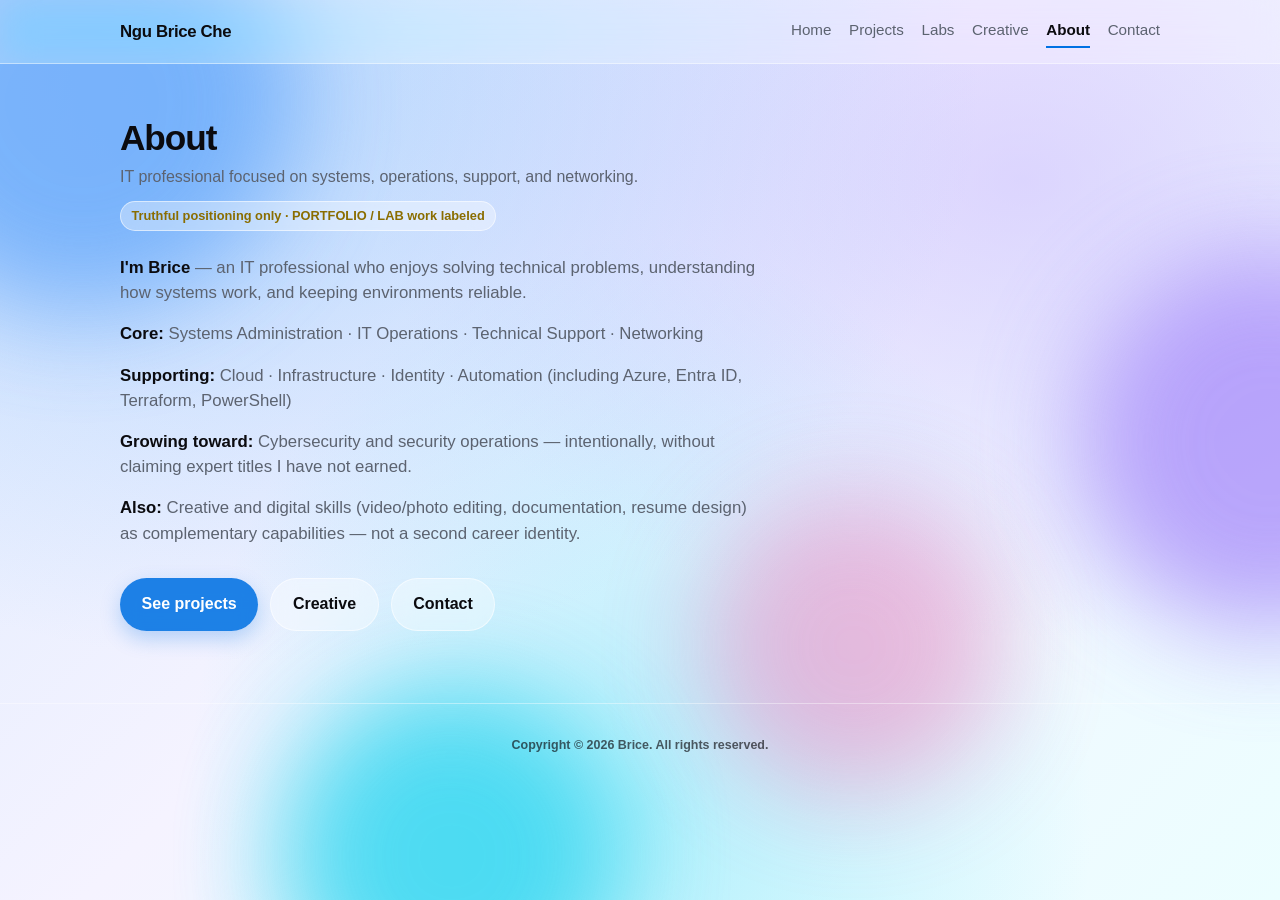
==== about.html @ 15761a4b "Set the site favicon to the mechanical-arm emoji. Add assets/favicon.svg and point every HTML page a" ====
<!DOCTYPE html>
<html lang="en">
<head>
  <meta charset="UTF-8" />
  <meta name="viewport" content="width=device-width, initial-scale=1" />
  <title>Brice — About</title>
  <link rel="icon" href="assets/favicon.svg" type="image/svg+xml" />
  <link rel="stylesheet" href="css/site.css" />
</head>
<body class="glass-po">
  <div class="anim-bg" aria-hidden="true">
    <div class="blob b1"></div>
    <div class="blob b2"></div>
    <div class="blob b3"></div>
    <div class="blob b4"></div>
  </div>
<header>
    <div class="wrap nav">
      <a class="brand" href="index.html">Ngu Brice Che</a>
      <nav class="nav-links" aria-label="Primary">
        <a href="index.html" data-nav="home">Home</a>
        <a href="projects.html" data-nav="projects">Projects</a>
        <a href="labs.html" data-nav="labs">Labs</a>
        <a href="creative.html" data-nav="creative">Creative</a>
        <a href="about.html" data-nav="about">About</a>
        <a href="contact.html" data-nav="contact">Contact</a>
      </nav>
    </div>
  </header>
  <main class="page wrap">
    <div class="page-hero">
      <h1 class="page-title">About</h1>
      <p class="lede">IT professional focused on systems, operations, support, and networking.</p>
      <span class="note">Truthful positioning only · PORTFOLIO / LAB work labeled</span>
    </div>
    <section class="block" style="padding-top:0;">
      <div class="prose">
        <p><strong>I'm Brice</strong> — an IT professional who enjoys solving technical problems, understanding how systems work, and keeping environments reliable.</p>
        <p><strong>Core:</strong> Systems Administration · IT Operations · Technical Support · Networking</p>
        <p><strong>Supporting:</strong> Cloud · Infrastructure · Identity · Automation (including Azure, Entra ID, Terraform, PowerShell)</p>
        <p><strong>Growing toward:</strong> Cybersecurity and security operations — intentionally, without claiming expert titles I have not earned.</p>
        <p><strong>Also:</strong> Creative and digital skills (video/photo editing, documentation, resume design) as complementary capabilities — not a second career identity.</p>
      </div>
      <div class="actions" style="justify-content:flex-start;margin-top:2rem;">
        <a class="btn btn-primary" href="projects.html">See projects</a>
        <a class="btn btn-secondary" href="creative.html">Creative</a>
        <a class="btn btn-secondary" href="contact.html">Contact</a>
      </div>
    </section>
  </main>
  <footer class="site-footer">
    <div class="wrap">
      <p class="copyright">Copyright © 2026 Brice. All rights reserved.</p>
    </div>
  </footer>
  <script src="js/nav.js"></script>
</body>
</html>
---- css/site.css ----
:root {
  --bg: #ffffff;
  --text: #0b0b0f;
  --muted: #5c6370;
  --line: #e8eaed;
  --card: #ffffff;
  --blue: #0071e3;
  --blue-soft: #e8f1fc;
  --shadow: 0 10px 30px rgba(15, 23, 42, 0.08);
  --radius: 22px;
  --panel: #f5f5f7;
}

* { box-sizing: border-box; }

html { scroll-behavior: smooth; }

@media (prefers-reduced-motion: reduce) {
  html { scroll-behavior: auto; }
  .card, .btn, .page, .nav-links a { transition: none !important; }
  .page { animation: none !important; }
}

body {
  margin: 0;
  font-family: -apple-system, BlinkMacSystemFont, "SF Pro Text", "SF Pro Display", "Helvetica Neue", Helvetica, Arial, sans-serif;
  color: var(--text);
  background: var(--bg);
  line-height: 1.5;
  -webkit-font-smoothing: antialiased;
}

.wrap {
  width: min(1040px, calc(100% - 2.5rem));
  margin: 0 auto;
}

.mock-banner {
  background: #111;
  color: #fff;
  text-align: center;
  font-size: 0.78rem;
  font-weight: 600;
  letter-spacing: 0.02em;
  padding: 0.45rem 0.75rem;
}

header {
  position: sticky;
  top: 0;
  z-index: 20;
  backdrop-filter: saturate(180%) blur(14px);
  background: rgba(255,255,255,0.82);
  border-bottom: 1px solid rgba(0,0,0,0.05);
}

.nav {
  display: flex;
  align-items: center;
  justify-content: space-between;
  padding: 0.95rem 0;
  gap: 1rem;
}

.brand {
  font-weight: 700;
  font-size: 1.05rem;
  letter-spacing: -0.02em;
  color: var(--text);
  text-decoration: none;
}

.nav-links {
  display: flex;
  gap: 0.35rem 1.1rem;
  font-size: 0.95rem;
  flex-wrap: wrap;
  justify-content: flex-end;
}

.nav-links a {
  color: var(--muted);
  text-decoration: none;
  font-weight: 500;
  padding: 0.25rem 0;
  border-bottom: 2px solid transparent;
  transition: color 160ms ease, border-color 160ms ease;
}

.nav-links a:hover { color: var(--text); }
.nav-links a.active {
  color: var(--text);
  border-bottom-color: var(--blue);
  font-weight: 600;
}

.page {
  opacity: 0;
  transform: translateY(8px);
  animation: pageIn 320ms ease forwards;
}

.page.is-leaving {
  animation: pageOut 180ms ease forwards;
}

@keyframes pageIn {
  to { opacity: 1; transform: translateY(0); }
}

@keyframes pageOut {
  to { opacity: 0; transform: translateY(-6px); }
}

.hero {
  padding: 6.5rem 0 4.5rem;
  text-align: center;
}

.eyebrow {
  display: inline-flex;
  align-items: center;
  gap: 0.45rem;
  padding: 0.4rem 0.8rem;
  border-radius: 999px;
  background: var(--blue-soft);
  color: var(--blue);
  font-size: 0.82rem;
  font-weight: 600;
  margin-bottom: 1.4rem;
}

.dot {
  width: 0.45rem;
  height: 0.45rem;
  border-radius: 50%;
  background: #34c759;
  box-shadow: 0 0 0 4px rgba(52, 199, 89, 0.18);
}

h1 {
  margin: 0 auto;
  max-width: 16ch;
  font-size: clamp(2.4rem, 6.5vw, 4.2rem);
  line-height: 1.02;
  letter-spacing: -0.045em;
  font-weight: 800;
}

.subtitle {
  margin: 1.25rem auto 0;
  max-width: 36rem;
  color: var(--muted);
  font-size: clamp(1.05rem, 2.2vw, 1.25rem);
  font-weight: 500;
}

.actions {
  margin-top: 2rem;
  display: flex;
  justify-content: center;
  gap: 0.75rem;
  flex-wrap: wrap;
}

.btn {
  display: inline-flex;
  align-items: center;
  justify-content: center;
  min-height: 48px;
  padding: 0.85rem 1.35rem;
  border-radius: 999px;
  font-weight: 600;
  font-size: 1rem;
  text-decoration: none;
  border: none;
  cursor: pointer;
  font-family: inherit;
  transition: transform 180ms ease, background 180ms ease, box-shadow 180ms ease;
}

.btn-primary {
  background: var(--blue);
  color: #fff;
  box-shadow: 0 8px 20px rgba(0, 113, 227, 0.25);
}

.btn-primary:hover {
  transform: translateY(-1px);
  background: #0077ed;
}

.btn-secondary {
  background: #f5f5f7;
  color: var(--text);
}

.btn-secondary:hover {
  transform: translateY(-1px);
  background: #ececf0;
}

section.block {
  padding: 1.5rem 0 4.5rem;
}

.section-head { margin-bottom: 1.75rem; }

.section-head h2,
.page-title {
  margin: 0;
  font-size: clamp(1.7rem, 3vw, 2.2rem);
  letter-spacing: -0.03em;
  font-weight: 800;
}

.section-head p,
.lede {
  margin: 0.55rem 0 0;
  color: var(--muted);
  max-width: 40rem;
}

.note {
  display: inline-block;
  margin-top: 0.75rem;
  font-size: 0.8rem;
  font-weight: 600;
  color: #8a6d00;
  background: #fff6d6;
  border-radius: 999px;
  padding: 0.28rem 0.65rem;
}

.grid {
  display: grid;
  grid-template-columns: repeat(2, minmax(0, 1fr));
  gap: 1rem;
}

@media (max-width: 760px) {
  .grid { grid-template-columns: 1fr; }
  .nav-links { gap: 0.75rem; font-size: 0.88rem; }
  .hero { padding-top: 4.5rem; }
  .explorer { grid-template-columns: 1fr !important; height: auto !important; }
  .tree-pane { max-height: 240px; }
}

.card {
  background: var(--card);
  border: 1px solid var(--line);
  border-radius: var(--radius);
  box-shadow: var(--shadow);
  padding: 1.35rem 1.35rem 1.2rem;
  text-align: left;
  transition: transform 180ms ease, box-shadow 180ms ease;
}

.card:hover {
  transform: translateY(-4px);
  box-shadow: 0 16px 40px rgba(15, 23, 42, 0.12);
}

.tag {
  display: inline-block;
  font-size: 0.72rem;
  font-weight: 700;
  letter-spacing: 0.04em;
  text-transform: uppercase;
  color: var(--blue);
  background: var(--blue-soft);
  border-radius: 999px;
  padding: 0.28rem 0.55rem;
  margin-bottom: 0.85rem;
}

.card h3 {
  margin: 0;
  font-size: 1.15rem;
  letter-spacing: -0.02em;
  word-break: break-word;
}

.card p {
  margin: 0.55rem 0 1.1rem;
  color: var(--muted);
  font-size: 0.95rem;
}

.card .meta {
  font-size: 0.8rem;
  color: var(--muted);
  margin-bottom: 0.9rem;
}

.card a.card-link,
.card button.linkish {
  background: none;
  border: none;
  padding: 0;
  color: var(--blue);
  font-weight: 600;
  font-size: 0.98rem;
  cursor: pointer;
  font-family: inherit;
  text-decoration: none;
}

.card a.card-link:hover,
.card button.linkish:hover { text-decoration: underline; }

.prose {
  max-width: 40rem;
  color: var(--text);
  font-size: 1.05rem;
}

.prose p { color: var(--muted); margin: 0 0 1rem; }
.prose strong { color: var(--text); }

.panel {
  border: 1px solid var(--line);
  border-radius: 28px;
  padding: 2.4rem 1.5rem;
  background: linear-gradient(180deg, #fbfbfd 0%, #ffffff 100%);
  box-shadow: var(--shadow);
  text-align: center;
}

.panel h2 {
  margin: 0;
  font-size: clamp(1.7rem, 3vw, 2.2rem);
  letter-spacing: -0.03em;
}

.panel p {
  margin: 0.7rem auto 1.3rem;
  color: var(--muted);
  max-width: 28rem;
}

.chips {
  display: flex;
  flex-wrap: wrap;
  gap: 0.5rem;
  justify-content: center;
  margin-bottom: 1.25rem;
}

.chip {
  font-size: 0.82rem;
  font-weight: 600;
  color: var(--text);
  background: #f5f5f7;
  border-radius: 999px;
  padding: 0.45rem 0.85rem;
}

footer {
  border-top: 1px solid var(--line);
  padding: 1.4rem 0 2rem;
  color: var(--muted);
  font-size: 0.85rem;
  text-align: center;
}

/* Explorer */
.explorer-head {
  display: flex;
  flex-wrap: wrap;
  align-items: center;
  justify-content: space-between;
  gap: 0.75rem;
  margin-bottom: 0.85rem;
}

.explorer-head h3 {
  margin: 0;
  font-size: 1.15rem;
  letter-spacing: -0.02em;
}

.lab-badge {
  display: inline-block;
  margin-top: 0.35rem;
  font-size: 0.72rem;
  font-weight: 700;
  letter-spacing: 0.04em;
  text-transform: uppercase;
  color: #8a6d00;
  background: #fff6d6;
  border-radius: 999px;
  padding: 0.28rem 0.55rem;
}

.explorer {
  display: grid;
  grid-template-columns: minmax(200px, 280px) 1fr;
  border: 1px solid var(--line);
  border-radius: 18px;
  overflow: hidden;
  box-shadow: var(--shadow);
  height: min(70vh, 640px);
  background: #fff;
}

.tree-pane {
  background: var(--panel);
  border-right: 1px solid var(--line);
  overflow: auto;
  padding: 0.75rem 0.4rem;
  font-size: 0.86rem;
}

.tree-item {
  display: flex;
  align-items: center;
  gap: 0.35rem;
  width: 100%;
  text-align: left;
  border: none;
  background: transparent;
  font: inherit;
  color: var(--text);
  padding: 0.28rem 0.55rem;
  border-radius: 8px;
  cursor: pointer;
  white-space: nowrap;
  overflow: hidden;
  text-overflow: ellipsis;
}

.tree-item:hover { background: rgba(0,0,0,0.05); }
.tree-item.active { background: var(--blue-soft); color: var(--blue); font-weight: 600; }
.tree-item.dir { color: var(--muted); cursor: default; font-weight: 600; }
.tree-item .ico { opacity: 0.7; flex-shrink: 0; }

.file-pane {
  display: flex;
  flex-direction: column;
  min-width: 0;
  background: #fff;
}

.file-bar {
  display: flex;
  align-items: center;
  justify-content: space-between;
  gap: 0.75rem;
  padding: 0.65rem 1rem;
  border-bottom: 1px solid var(--line);
  font-size: 0.85rem;
  color: var(--muted);
  background: #fafafa;
}

.file-bar strong {
  color: var(--text);
  font-weight: 600;
  word-break: break-all;
}

.file-body {
  flex: 1;
  overflow: auto;
  margin: 0;
  padding: 1rem 1.1rem;
  font-family: ui-monospace, SFMono-Regular, Menlo, Consolas, monospace;
  font-size: 0.8rem;
  line-height: 1.55;
  white-space: pre-wrap;
  word-break: break-word;
  color: #1f2328;
  background: #fff;
}

.file-body.empty {
  color: var(--muted);
  font-family: -apple-system, BlinkMacSystemFont, "SF Pro Text", "SF Pro Display", "Helvetica Neue", Helvetica, Arial, sans-serif;
  font-size: 0.95rem;
}

.disclaimer {
  margin-top: 0.75rem;
  font-size: 0.8rem;
  color: var(--muted);
}

.page-hero {
  padding: 3.5rem 0 1.5rem;
}

/* —— Links (Linktree-style) —— */
body.links-page {
  min-height: 100vh;
  background: transparent;
}

body.links-page .mock-banner {
  position: relative;
  z-index: 5;
  background: rgba(17, 17, 17, 0.72);
  backdrop-filter: blur(8px);
}

body.links-page header {
  background: rgba(255, 255, 255, 0.28);
  border-bottom: 1px solid rgba(255, 255, 255, 0.35);
  backdrop-filter: saturate(160%) blur(16px);
}

body.links-page .brand,
body.links-page .nav-links a {
  color: #0b0b0f;
  text-shadow: 0 1px 0 rgba(255,255,255,0.35);
}

body.links-page .nav-links a.active {
  border-bottom-color: var(--blue);
}

.anim-bg {
  position: fixed;
  inset: 0;
  z-index: -1;
  overflow: hidden;
  background: linear-gradient(135deg, #dbeafe 0%, #f5f3ff 40%, #ecfeff 70%, #eff6ff 100%);
}

.anim-bg .blob {
  position: absolute;
  border-radius: 50%;
  filter: blur(48px);
  opacity: 0.72;
  animation: blobFloat 14s ease-in-out infinite;
}

.anim-bg .b1 {
  width: 42vw;
  height: 42vw;
  min-width: 280px;
  min-height: 280px;
  background: #93c5fd;
  top: -10%;
  left: -8%;
}

.anim-bg .b2 {
  width: 38vw;
  height: 38vw;
  min-width: 240px;
  min-height: 240px;
  background: #c4b5fd;
  top: 35%;
  right: -12%;
  animation-delay: -4s;
}

.anim-bg .b3 {
  width: 34vw;
  height: 34vw;
  min-width: 220px;
  min-height: 220px;
  background: #67e8f9;
  bottom: -12%;
  left: 25%;
  animation-delay: -8s;
}

@keyframes blobFloat {
  0%, 100% { transform: translate(0, 0) scale(1); }
  33% { transform: translate(4%, 6%) scale(1.08); }
  66% { transform: translate(-5%, 3%) scale(0.94); }
}

@media (prefers-reduced-motion: reduce) {
  .anim-bg .blob { animation: none; }
}

.links-shell {
  width: min(420px, calc(100% - 2rem));
  margin: 0 auto;
  padding: 2.5rem 0 4rem;
  text-align: center;
}

.links-avatar {
  width: 88px;
  height: 88px;
  margin: 0 auto 1rem;
  border-radius: 50%;
  background: rgba(255, 255, 255, 0.45);
  border: 2px solid rgba(255, 255, 255, 0.7);
  box-shadow: 0 8px 24px rgba(15, 23, 42, 0.12);
  display: grid;
  place-items: center;
  font-weight: 800;
  font-size: 1.6rem;
  letter-spacing: -0.04em;
  color: #0b0b0f;
  backdrop-filter: blur(10px);
}

.links-shell h1 {
  margin: 0;
  font-size: 1.55rem;
  letter-spacing: -0.03em;
  max-width: none;
}

.links-shell .bio {
  margin: 0.55rem 0 1.5rem;
  color: rgba(11, 11, 15, 0.72);
  font-size: 0.95rem;
  font-weight: 500;
}

.links-stack {
  display: flex;
  flex-direction: column;
  gap: 0.75rem;
}

.glass-link {
  display: block;
  padding: 0.95rem 1.15rem;
  border-radius: 16px;
  text-decoration: none;
  color: #0b0b0f;
  font-weight: 600;
  font-size: 0.98rem;
  background: rgba(255, 255, 255, 0.28);
  border: 1px solid rgba(255, 255, 255, 0.55);
  box-shadow: 0 8px 24px rgba(15, 23, 42, 0.08);
  backdrop-filter: blur(14px) saturate(140%);
  -webkit-backdrop-filter: blur(14px) saturate(140%);
  transition: transform 180ms ease, background 180ms ease, box-shadow 180ms ease;
}

.glass-link:hover {
  transform: translateY(-2px);
  background: rgba(255, 255, 255, 0.42);
  box-shadow: 0 12px 28px rgba(15, 23, 42, 0.12);
}

.glass-link .sub {
  display: block;
  margin-top: 0.2rem;
  font-size: 0.78rem;
  font-weight: 500;
  color: rgba(11, 11, 15, 0.55);
}

.links-foot {
  margin-top: 1.75rem;
  font-size: 0.78rem;
  color: rgba(11, 11, 15, 0.5);
  font-weight: 600;
}

body.links-page footer {
  border-top: 1px solid rgba(255, 255, 255, 0.35);
  background: transparent;
  color: rgba(11, 11, 15, 0.55);
}

/* —— Tech ticker (home bottom) —— */
.tech-ticker {
  margin-top: 2.5rem;
  padding: 1.75rem 0 2.25rem;
  border-top: 1px solid var(--line);
  overflow: hidden;
  background: linear-gradient(180deg, #fff 0%, #fafafa 100%);
}

.tech-ticker .ticker-label {
  text-align: center;
  font-size: 0.72rem;
  font-weight: 700;
  letter-spacing: 0.14em;
  text-transform: uppercase;
  color: #8b93a7;
  margin-bottom: 1rem;
}

.ticker-viewport {
  overflow: hidden;
  width: 100%;
  mask-image: linear-gradient(90deg, transparent, #000 6%, #000 94%, transparent);
  -webkit-mask-image: linear-gradient(90deg, transparent, #000 6%, #000 94%, transparent);
}

.ticker-track {
  display: flex;
  width: max-content;
  will-change: transform;
  animation: tickerLoop 28s linear infinite;
  -webkit-animation: tickerLoop 28s linear infinite;
}

.ticker-group {
  display: flex;
  flex-shrink: 0;
  align-items: center;
  gap: 0.65rem;
  padding-right: 0.65rem; /* equals gap so set A|B join with no jump */
}

.tech-pill {
  flex: 0 0 auto;
  display: inline-flex;
  align-items: center;
  padding: 0.55rem 1.05rem;
  border-radius: 999px;
  border: 1px solid #e5e7eb;
  background: #f3f4f6;
  color: #0f172a;
  font-size: 0.92rem;
  font-weight: 700;
  letter-spacing: -0.01em;
  white-space: nowrap;
  box-shadow: 0 1px 2px rgba(15, 23, 42, 0.04);
}

@keyframes tickerLoop {
  from { transform: translate3d(0, 0, 0); }
  to { transform: translate3d(-50%, 0, 0); }
}

@-webkit-keyframes tickerLoop {
  from { -webkit-transform: translate3d(0, 0, 0); transform: translate3d(0, 0, 0); }
  to { -webkit-transform: translate3d(-50%, 0, 0); transform: translate3d(-50%, 0, 0); }
}

@media (prefers-reduced-motion: reduce) {
  .ticker-track {
    animation: none !important;
    -webkit-animation: none !important;
    flex-wrap: wrap;
    width: auto;
    max-width: 1040px;
    margin: 0 auto;
    justify-content: center;
    padding: 0 1.25rem;
  }
  .ticker-group {
    flex-wrap: wrap;
    justify-content: center;
    padding-right: 0;
  }
  .ticker-group[aria-hidden="true"] {
    display: none;
  }
  .ticker-viewport {
    mask-image: none;
    -webkit-mask-image: none;
  }
}

/* —— Standalone Linktree (glassy + animated bg) —— */
body.links-standalone {
  min-height: 100vh;
  background: transparent;
}

body.links-standalone header,
body.links-standalone footer {
  display: none;
}

body.links-standalone .mock-banner {
  position: relative;
  z-index: 5;
  background: rgba(17, 17, 17, 0.65);
  backdrop-filter: blur(10px);
}

.anim-bg {
  position: fixed;
  inset: 0;
  z-index: -1;
  overflow: hidden;
  background:
    radial-gradient(ellipse at 20% 10%, rgba(147, 197, 253, 0.55), transparent 50%),
    radial-gradient(ellipse at 80% 20%, rgba(196, 181, 253, 0.5), transparent 45%),
    radial-gradient(ellipse at 50% 90%, rgba(103, 232, 249, 0.45), transparent 50%),
    linear-gradient(135deg, #dbeafe 0%, #f5f3ff 45%, #ecfeff 100%);
}

.anim-bg .blob {
  position: absolute;
  border-radius: 50%;
  filter: blur(52px);
  opacity: 0.75;
  animation: blobFloat 16s ease-in-out infinite;
  will-change: transform;
}

.anim-bg .b1 {
  width: min(48vw, 420px);
  height: min(48vw, 420px);
  background: #60a5fa;
  top: -12%;
  left: -10%;
}
.anim-bg .b2 {
  width: min(44vw, 380px);
  height: min(44vw, 380px);
  background: #a78bfa;
  top: 28%;
  right: -14%;
  animation-delay: -5s;
}
.anim-bg .b3 {
  width: min(40vw, 340px);
  height: min(40vw, 340px);
  background: #22d3ee;
  bottom: -14%;
  left: 22%;
  animation-delay: -9s;
}
.anim-bg .b4 {
  width: min(36vw, 300px);
  height: min(36vw, 300px);
  background: #f472b6;
  top: 55%;
  left: 55%;
  animation-delay: -12s;
  opacity: 0.45;
}

@keyframes blobFloat {
  0%, 100% { transform: translate(0, 0) scale(1); }
  33% { transform: translate(5%, 7%) scale(1.1); }
  66% { transform: translate(-6%, 4%) scale(0.92); }
}

@media (prefers-reduced-motion: reduce) {
  .anim-bg .blob { animation: none; }
}

.links-main {
  padding: 1.5rem 0 3rem;
}

.links-shell {
  width: min(440px, calc(100% - 2rem));
  margin: 0 auto;
  text-align: center;
}

.links-avatar {
  width: 92px;
  height: 92px;
  margin: 0.5rem auto 1rem;
  border-radius: 50%;
  display: grid;
  place-items: center;
  font-weight: 800;
  font-size: 1.7rem;
  letter-spacing: -0.04em;
  color: #0b0b0f;
  background: rgba(255, 255, 255, 0.35);
  border: 2px solid rgba(255, 255, 255, 0.65);
  box-shadow: 0 10px 30px rgba(15, 23, 42, 0.12);
  backdrop-filter: blur(14px) saturate(160%);
  -webkit-backdrop-filter: blur(14px) saturate(160%);
}

.links-shell h1 {
  margin: 0;
  font-size: 1.65rem;
  letter-spacing: -0.03em;
  max-width: none;
  color: #0b0b0f;
  text-shadow: 0 1px 0 rgba(255,255,255,0.4);
}

.links-shell .bio {
  margin: 0.5rem 0 1.15rem;
  color: rgba(11, 11, 15, 0.72);
  font-size: 0.95rem;
  font-weight: 500;
}

.social-row {
  display: flex;
  flex-wrap: wrap;
  justify-content: center;
  gap: 0.45rem;
  margin-bottom: 1.25rem;
}

.social-chip {
  display: inline-flex;
  align-items: center;
  padding: 0.35rem 0.7rem;
  border-radius: 999px;
  font-size: 0.75rem;
  font-weight: 600;
  text-decoration: none;
  color: #0b0b0f;
  background: rgba(255, 255, 255, 0.28);
  border: 1px solid rgba(255, 255, 255, 0.5);
  backdrop-filter: blur(12px);
  -webkit-backdrop-filter: blur(12px);
  transition: background 160ms ease, transform 160ms ease;
}

.social-chip:hover {
  background: rgba(255, 255, 255, 0.45);
  transform: translateY(-1px);
}

.links-stack {
  display: flex;
  flex-direction: column;
  gap: 0.7rem;
}

.glass-btn {
  display: flex;
  align-items: center;
  justify-content: center;
  min-height: 52px;
  padding: 0.85rem 1.15rem;
  border-radius: 16px;
  text-decoration: none;
  color: #0b0b0f;
  font-weight: 650;
  font-size: 0.98rem;
  letter-spacing: -0.01em;
  text-align: center;
  background: rgba(255, 255, 255, 0.22);
  border: 1px solid rgba(255, 255, 255, 0.55);
  box-shadow:
    0 8px 28px rgba(15, 23, 42, 0.08),
    inset 0 1px 0 rgba(255, 255, 255, 0.55);
  backdrop-filter: blur(18px) saturate(165%);
  -webkit-backdrop-filter: blur(18px) saturate(165%);
  transition: transform 180ms ease, background 180ms ease, box-shadow 180ms ease, border-color 180ms ease;
}

.glass-btn:hover {
  transform: translateY(-2px) scale(1.01);
  background: rgba(255, 255, 255, 0.38);
  border-color: rgba(255, 255, 255, 0.75);
  box-shadow:
    0 14px 34px rgba(15, 23, 42, 0.12),
    inset 0 1px 0 rgba(255, 255, 255, 0.7);
}

.glass-btn:active {
  transform: translateY(0) scale(0.99);
}

.links-foot {
  margin-top: 1.5rem;
  font-size: 0.78rem;
  font-weight: 600;
  color: rgba(11, 11, 15, 0.5);
}


/* —— PO glass (match LT) —— */
body.glass-po {
  background: transparent;
  min-height: 100vh;
}
body.glass-po .anim-bg {
  position: fixed;
  inset: 0;
  z-index: -1;
  overflow: hidden;
  background:
    radial-gradient(ellipse at 20% 10%, rgba(147,197,253,0.55), transparent 50%),
    radial-gradient(ellipse at 80% 20%, rgba(196,181,253,0.5), transparent 45%),
    radial-gradient(ellipse at 50% 90%, rgba(103,232,249,0.45), transparent 50%),
    linear-gradient(135deg, #dbeafe 0%, #f5f3ff 45%, #ecfeff 100%);
}
body.glass-po .anim-bg .blob {
  position: absolute;
  border-radius: 50%;
  filter: blur(52px);
  opacity: 0.75;
  animation: blobFloat 16s ease-in-out infinite;
}
body.glass-po .anim-bg .b1 { width: min(48vw,420px); height: min(48vw,420px); background:#60a5fa; top:-12%; left:-10%; }
body.glass-po .anim-bg .b2 { width: min(44vw,380px); height: min(44vw,380px); background:#a78bfa; top:28%; right:-14%; animation-delay:-5s; }
body.glass-po .anim-bg .b3 { width: min(40vw,340px); height: min(40vw,340px); background:#22d3ee; bottom:-14%; left:22%; animation-delay:-9s; }
body.glass-po .anim-bg .b4 { width: min(36vw,300px); height: min(36vw,300px); background:#f472b6; top:55%; left:55%; animation-delay:-12s; opacity:0.45; }
@keyframes blobFloat {
  0%,100% { transform: translate(0,0) scale(1); }
  33% { transform: translate(5%,7%) scale(1.1); }
  66% { transform: translate(-6%,4%) scale(0.92); }
}
@media (prefers-reduced-motion: reduce) {
  body.glass-po .anim-bg .blob { animation: none; }
}

body.glass-po .mock-banner {
  background: rgba(17,17,17,0.62);
  backdrop-filter: blur(10px);
}
body.glass-po header {
  background: rgba(255,255,255,0.28);
  border-bottom: 1px solid rgba(255,255,255,0.45);
  backdrop-filter: saturate(160%) blur(18px);
  -webkit-backdrop-filter: saturate(160%) blur(18px);
}
body.glass-po .card,
body.glass-po .panel,
body.glass-po .explorer,
body.glass-po .tech-ticker {
  background: rgba(255,255,255,0.28);
  border: 1px solid rgba(255,255,255,0.55);
  box-shadow:
    0 10px 30px rgba(15,23,42,0.08),
    inset 0 1px 0 rgba(255,255,255,0.6);
  backdrop-filter: blur(18px) saturate(165%);
  -webkit-backdrop-filter: blur(18px) saturate(165%);
}
body.glass-po .tech-ticker {
  border-top: 1px solid rgba(255,255,255,0.4);
  margin-top: 2rem;
}
body.glass-po .btn-primary {
  background: rgba(0,113,227,0.88);
  backdrop-filter: blur(10px);
}
body.glass-po .btn-secondary,
body.glass-po .tech-pill,
body.glass-po .tag,
body.glass-po .eyebrow,
body.glass-po .note,
body.glass-po .chip {
  background: rgba(255,255,255,0.36);
  border: 1px solid rgba(255,255,255,0.55);
  backdrop-filter: blur(12px);
  -webkit-backdrop-filter: blur(12px);
}
body.glass-po .tree-pane,
body.glass-po .file-bar {
  background: rgba(255,255,255,0.22);
}
body.glass-po .file-body { background: transparent; }
body.glass-po footer {
  border-top: 1px solid rgba(255,255,255,0.35);
  background: transparent;
}


/* Site footer */
.site-footer {
  border-top: 1px solid rgba(255,255,255,0.35);
  padding: 2rem 0 2.5rem;
  text-align: center;
  color: rgba(11,11,15,0.55);
  font-size: 0.78rem;
  font-weight: 500;
  background: transparent;
}
.site-footer .copyright {
  margin: 0 0 0.55rem;
  color: rgba(11,11,15,0.65);
  font-weight: 600;
}
.site-footer .footer-links,
.site-footer .footer-locale {
  margin: 0.35rem 0 0;
  line-height: 1.7;
}
.site-footer a {
  color: rgba(11,11,15,0.65);
  text-decoration: none;
  font-weight: 500;
}
.site-footer a:hover { text-decoration: underline; color: var(--blue); }
.site-footer .sep {
  margin: 0 0.35rem;
  color: rgba(11,11,15,0.35);
}
body.glass-po .site-footer {
  border-top-color: rgba(255,255,255,0.4);
}


/* Contact page */
.contact-panel { text-align: center; }
.contact-panel h2 { margin-bottom: 0.35rem; }
.contact-panel > p { max-width: 34rem; margin-left: auto; margin-right: auto; }
.contact-icons {
  display: flex;
  flex-wrap: wrap;
  justify-content: center;
  gap: 0.85rem;
  margin: 1.5rem 0 1rem;
}
.contact-icon {
  display: flex;
  flex-direction: column;
  align-items: center;
  gap: 0.45rem;
  min-width: 5.5rem;
  padding: 0.95rem 0.85rem 0.8rem;
  border-radius: 18px;
  text-decoration: none;
  color: var(--text);
  background: rgba(255,255,255,0.42);
  border: 1px solid rgba(255,255,255,0.55);
  backdrop-filter: blur(14px);
  -webkit-backdrop-filter: blur(14px);
  box-shadow: 0 8px 24px rgba(15,23,42,0.06);
  transition: transform 0.18s ease, box-shadow 0.18s ease, background 0.18s ease;
}
.contact-icon:hover {
  transform: translateY(-2px);
  box-shadow: 0 12px 28px rgba(15,23,42,0.1);
  background: rgba(255,255,255,0.58);
}
.contact-icon-primary {
  background: rgba(0,113,227,0.12);
  border-color: rgba(0,113,227,0.28);
  color: #005bb5;
}
.contact-icon-primary:hover { background: rgba(0,113,227,0.18); }
.ci-mark {
  width: 2.6rem;
  height: 2.6rem;
  border-radius: 999px;
  display: grid;
  place-items: center;
  background: rgba(255,255,255,0.7);
  color: #0a66c2;
}
.contact-icon[aria-label="Email"] .ci-mark,
.contact-icon[aria-label="Call"] .ci-mark,
.contact-icon[aria-label="Schedule a call"] .ci-mark { color: var(--blue); }
.ci-label {
  font-size: 0.82rem;
  font-weight: 600;
  letter-spacing: -0.01em;
}
.contact-note {
  font-size: 0.88rem;
  color: var(--muted);
  margin: 0.5rem auto 0;
}
.contact-note a { color: var(--blue); text-decoration: none; font-weight: 600; }
.contact-note a:hover { text-decoration: underline; }
.contact-group-title {
  margin: 1.75rem 0 0.75rem;
  font-size: 1rem;
  font-weight: 700;
  text-align: center;
  letter-spacing: -0.01em;
}
.contact-chips {
  justify-content: center;
  max-width: 52rem;
  margin-left: auto;
  margin-right: auto;
}
.section-head { margin-bottom: 0.25rem; }
.section-head h2 { margin-bottom: 0.35rem; }
.section-head p { color: var(--muted); margin: 0; }


/* Project showcase */
.projects-hero { text-align: center; }
.projects-hero .lede { margin-left: auto; margin-right: auto; }
.project-showcase {
  display: flex;
  flex-direction: column;
  gap: 1.25rem;
}
.project-card {
  display: grid;
  grid-template-columns: minmax(220px, 320px) 1fr;
  gap: 0;
  overflow: hidden;
  border-radius: 22px;
  border: 1px solid rgba(255,255,255,0.55);
  background: rgba(255,255,255,0.42);
  backdrop-filter: blur(16px);
  -webkit-backdrop-filter: blur(16px);
  box-shadow: 0 12px 36px rgba(15,23,42,0.08);
}
@media (max-width: 820px) {
  .project-card { grid-template-columns: 1fr; }
}
.project-shot {
  position: relative;
  min-height: 200px;
  padding: 1rem;
  display: flex;
  flex-direction: column;
  justify-content: space-between;
  color: #fff;
}
.shot-chrome {
  display: flex;
  gap: 0.35rem;
}
.shot-chrome span {
  width: 0.55rem;
  height: 0.55rem;
  border-radius: 999px;
  background: rgba(255,255,255,0.55);
}
.shot-body {
  flex: 1;
  margin: 0.85rem 0;
  border-radius: 12px;
  border: 1px solid rgba(255,255,255,0.25);
  background:
    linear-gradient(180deg, rgba(255,255,255,0.18), rgba(255,255,255,0.05)),
    repeating-linear-gradient(
      90deg,
      transparent,
      transparent 18px,
      rgba(255,255,255,0.08) 18px,
      rgba(255,255,255,0.08) 19px
    );
  position: relative;
  overflow: hidden;
}
.shot-body::before,
.shot-body::after {
  content: "";
  position: absolute;
  border-radius: 8px;
  background: rgba(255,255,255,0.22);
}
.shot-body::before {
  width: 42%;
  height: 28%;
  top: 14%;
  left: 10%;
}
.shot-body::after {
  width: 28%;
  height: 46%;
  top: 22%;
  right: 12%;
}
.shot-caption {
  font-size: 0.72rem;
  font-weight: 700;
  letter-spacing: 0.04em;
  text-transform: uppercase;
  opacity: 0.9;
}
.shot-net { background: linear-gradient(145deg, #0ea5e9, #0369a1 55%, #0f172a); }
.shot-azure { background: linear-gradient(145deg, #38bdf8, #2563eb 50%, #1e3a8a); }
.shot-ad { background: linear-gradient(145deg, #a78bfa, #7c3aed 45%, #312e81); }
.shot-skills { background: linear-gradient(145deg, #34d399, #059669 50%, #064e3b); }
.shot-entra { background: linear-gradient(145deg, #60a5fa, #4f46e5 50%, #1e1b4b); }
.project-body {
  padding: 1.25rem 1.35rem 1.35rem;
  text-align: left;
}
.project-body h3 {
  margin: 0.45rem 0 0.65rem;
  font-size: 1.2rem;
  letter-spacing: -0.02em;
}
.project-does {
  margin: 0 0 0.55rem;
  color: var(--text);
  line-height: 1.5;
}
.project-explain {
  margin: 0 0 0.85rem;
  color: var(--muted);
  line-height: 1.55;
  font-size: 0.95rem;
}
.project-tags {
  display: flex;
  flex-wrap: wrap;
  gap: 0.4rem;
  margin-bottom: 0.75rem;
}
.project-meta {
  font-size: 0.82rem;
  color: var(--muted);
  margin-bottom: 1rem;
}
.project-actions {
  display: flex;
  flex-wrap: wrap;
  gap: 0.65rem;
}
.project-browser { margin-top: 2.5rem; }
.project-browser[hidden] { display: none !important; }
body.glass-po .project-card {
  background: rgba(255,255,255,0.38);
}

/* Contact page centering */
.contact-page .page-hero,
.contact-page .section-head {
  text-align: center;
}
.contact-page .page-title,
.contact-page .lede {
  text-align: center;
  margin-left: auto;
  margin-right: auto;
}
.contact-page .chips,
.contact-page .contact-chips {
  justify-content: center;
  max-width: 40rem;
  margin-left: auto;
  margin-right: auto;
}

/* Full legal name in nav */
.brand {
  font-size: clamp(0.92rem, 1.6vw, 1.05rem);
  white-space: nowrap;
}
@media (max-width: 720px) {
  .brand { font-size: 0.85rem; }
  .nav-links { gap: 0.55rem; }
}


/* GitHub-style lab previews */
.project-shot {
  position: relative;
  min-height: 220px;
  padding: 0;
  display: block;
  overflow: hidden;
  background: #0d1117;
}
.project-shot img {
  display: block;
  width: 100%;
  height: 100%;
  min-height: 220px;
  max-height: 280px;
  object-fit: cover;
  object-position: top left;
}
.shot-chrome {
  display: none;
}
.shot-body { display: none; }
.shot-caption {
  position: absolute;
  left: 0.75rem;
  bottom: 0.65rem;
  font-size: 0.68rem;
  font-weight: 700;
  letter-spacing: 0.04em;
  text-transform: uppercase;
  color: #fff;
  background: rgba(13,17,23,0.72);
  border: 1px solid rgba(255,255,255,0.18);
  border-radius: 999px;
  padding: 0.22rem 0.55rem;
}
.gh-frame {
  border-bottom: 1px solid rgba(255,255,255,0.08);
}


/* Creative animated icons */
.creative-card {
  position: relative;
  overflow: hidden;
}
.creative-icon {
  width: 3.1rem;
  height: 3.1rem;
  border-radius: 16px;
  display: grid;
  place-items: center;
  margin-bottom: 0.85rem;
  color: #0071e3;
  background: rgba(0, 113, 227, 0.12);
  border: 1px solid rgba(0, 113, 227, 0.18);
  box-shadow: 0 8px 20px rgba(0, 113, 227, 0.08);
}
.creative-icon svg {
  width: 1.85rem;
  height: 1.85rem;
  display: block;
}
.creative-card:hover .creative-icon {
  transform: translateY(-2px);
  background: rgba(0, 113, 227, 0.16);
}
.creative-icon,
.creative-card:hover .creative-icon {
  transition: transform 0.25s ease, background 0.25s ease;
}

.icon-video .ci-play {
  transform-origin: 22px 26px;
  animation: ci-pulse 2.4s ease-in-out infinite;
}
.icon-video .ci-reel {
  transform-origin: 36px 28px;
  animation: ci-wiggle 2.8s ease-in-out infinite;
}
.icon-photo .ci-lens {
  transform-origin: 24px 25px;
  animation: ci-focus 2.6s ease-in-out infinite;
}
.icon-photo .ci-dot {
  animation: ci-blink 2.2s ease-in-out infinite;
}
.icon-resume .ci-line.l1 { animation: ci-draw 2.4s ease-in-out infinite; }
.icon-resume .ci-line.l2 { animation: ci-draw 2.4s ease-in-out infinite 0.15s; }
.icon-resume .ci-line.l3 { animation: ci-draw 2.4s ease-in-out infinite 0.3s; }
.icon-resume .ci-avatar { animation: ci-pulse 2.6s ease-in-out infinite; }
.icon-docs .ci-line.l1 { animation: ci-draw 2.5s ease-in-out infinite; }
.icon-docs .ci-line.l2 { animation: ci-draw 2.5s ease-in-out infinite 0.12s; }
.icon-docs .ci-line.l3 { animation: ci-draw 2.5s ease-in-out infinite 0.24s; }
.icon-docs .ci-fold { animation: ci-pulse 2.8s ease-in-out infinite; }
.icon-content .ci-pen { animation: ci-write 2.8s ease-in-out infinite; transform-origin: 20px 34px; }
.icon-content .ci-spark.s1 { animation: ci-spark 2s ease-in-out infinite; }
.icon-content .ci-spark.s2 { animation: ci-spark 2s ease-in-out infinite 0.4s; }
.icon-ai .ci-orb { animation: ci-spin-slow 8s linear infinite; transform-origin: 24px 24px; }
.icon-ai .ci-core { animation: ci-pulse 2s ease-in-out infinite; transform-origin: 24px 24px; }
.icon-ai .ci-ray { animation: ci-ray 2.4s ease-in-out infinite; transform-origin: 24px 24px; }
.icon-ai .ci-ray.r2 { animation-delay: 0.15s; }
.icon-ai .ci-ray.r3 { animation-delay: 0.3s; }
.icon-ai .ci-ray.r4 { animation-delay: 0.45s; }
.icon-ai .ci-ray.r5 { animation-delay: 0.6s; }
.icon-ai .ci-ray.r6 { animation-delay: 0.75s; }

@keyframes ci-pulse {
  0%, 100% { opacity: 0.75; transform: scale(0.94); }
  50% { opacity: 1; transform: scale(1.06); }
}
@keyframes ci-wiggle {
  0%, 100% { transform: rotate(0deg); }
  50% { transform: rotate(8deg); }
}
@keyframes ci-focus {
  0%, 100% { transform: scale(1); opacity: 0.85; }
  50% { transform: scale(1.12); opacity: 1; }
}
@keyframes ci-blink {
  0%, 70%, 100% { opacity: 1; }
  80% { opacity: 0.25; }
}
@keyframes ci-draw {
  0%, 100% { stroke-dasharray: 16; stroke-dashoffset: 12; opacity: 0.55; }
  50% { stroke-dashoffset: 0; opacity: 1; }
}
@keyframes ci-write {
  0%, 100% { transform: translate(0, 0) rotate(0deg); }
  50% { transform: translate(1px, -1px) rotate(-6deg); }
}
@keyframes ci-spark {
  0%, 100% { opacity: 0.35; transform: scale(0.85); }
  50% { opacity: 1; transform: scale(1.15); }
}
@keyframes ci-spin-slow {
  from { transform: rotate(0deg); }
  to { transform: rotate(360deg); }
}
@keyframes ci-ray {
  0%, 100% { opacity: 0.35; }
  50% { opacity: 1; }
}

@media (prefers-reduced-motion: reduce) {
  .creative-icon *,
  .creative-card:hover .creative-icon {
    animation: none !important;
    transition: none !important;
  }
}

body.glass-po .creative-icon {
  background: rgba(255, 255, 255, 0.42);
  border-color: rgba(255, 255, 255, 0.55);
  backdrop-filter: blur(10px);
  -webkit-backdrop-filter: blur(10px);
  color: #0066cc;
}

/* —— Interactive Mermaid (GitHub-style pan/zoom) —— */
.diag-block { margin: 1.25rem 0 1.75rem; }
.diag-title {
  margin: 0 0 0.65rem;
  font-size: 0.95rem;
  font-weight: 700;
  letter-spacing: -0.01em;
}
.diag-host { width: 100%; }
.diag-frame {
  position: relative;
  border-radius: 16px;
  border: 1px solid rgba(255,255,255,0.14);
  background: #0d1117;
  overflow: hidden;
  box-shadow: 0 12px 40px rgba(15, 23, 42, 0.18);
}
.diag-viewport {
  height: min(62vh, 520px);
  overflow: hidden;
  cursor: grab;
  touch-action: none;
}
.diag-viewport.is-dragging { cursor: grabbing; }
.diag-stage {
  width: 100%;
  height: 100%;
  display: flex;
  align-items: center;
  justify-content: center;
  transform-origin: 0 0;
  will-change: transform;
  padding: 1.25rem;
}
.diag-mermaid {
  color: #e6edf3;
  font-size: 0.9rem;
  width: 100%;
}
.diag-mermaid svg { display: block; margin: 0 auto; }

.diag-controls {
  position: absolute;
  right: 0.75rem;
  bottom: 0.75rem;
  display: flex;
  flex-direction: column;
  gap: 0.45rem;
  z-index: 3;
}
.diag-dpad {
  display: flex;
  flex-direction: column;
  align-items: center;
  gap: 0.2rem;
  padding: 0.35rem;
  border-radius: 12px;
  background: rgba(22, 27, 34, 0.92);
  border: 1px solid rgba(240,246,252,0.12);
  backdrop-filter: blur(10px);
}
.diag-dpad-mid { display: flex; gap: 0.2rem; }
.diag-zoom {
  display: flex;
  flex-direction: column;
  gap: 0.2rem;
  padding: 0.35rem;
  border-radius: 12px;
  background: rgba(22, 27, 34, 0.92);
  border: 1px solid rgba(240,246,252,0.12);
  backdrop-filter: blur(10px);
}
.diag-ctrl {
  width: 2rem;
  height: 2rem;
  border-radius: 8px;
  border: 0;
  background: transparent;
  color: #e6edf3;
  display: inline-flex;
  align-items: center;
  justify-content: center;
  cursor: pointer;
  padding: 0;
}
.diag-ctrl:hover { background: rgba(177,186,196,0.16); }
.diag-ctrl:active { background: rgba(177,186,196,0.28); }

.labs-diagrams { margin-top: 2rem; }
.lab-diagram-card {
  margin-bottom: 1.75rem;
  padding: 1.15rem 1.2rem 1.25rem;
  border-radius: 18px;
  background: rgba(255,255,255,0.42);
  border: 1px solid rgba(255,255,255,0.55);
  backdrop-filter: blur(14px);
  -webkit-backdrop-filter: blur(14px);
  box-shadow: 0 10px 30px rgba(15,23,42,0.08);
}
.lab-diagram-card h2 {
  margin: 0 0 0.35rem;
  font-size: 1.15rem;
  letter-spacing: -0.02em;
}
.lab-diagram-card .lede-sm {
  margin: 0 0 0.9rem;
  color: var(--muted);
  font-size: 0.92rem;
}
.lab-diagram-card .lab-actions {
  display: flex;
  flex-wrap: wrap;
  gap: 0.55rem;
  margin-top: 0.85rem;
}
.file-body .diag-host { margin-top: 0.85rem; }
.file-split {
  display: flex;
  flex-direction: column;
  gap: 0.85rem;
}
.file-split pre.file-code {
  margin: 0;
  white-space: pre-wrap;
  word-break: break-word;
  font-family: ui-monospace, SFMono-Regular, Menlo, Consolas, monospace;
  font-size: 0.82rem;
  line-height: 1.45;
  max-height: 280px;
  overflow: auto;
  padding: 0.85rem 1rem;
  border-radius: 12px;
  background: rgba(15,23,42,0.06);
  border: 1px solid rgba(15,23,42,0.08);
}
body.glass-po .file-split pre.file-code {
  background: rgba(255,255,255,0.35);
  border-color: rgba(255,255,255,0.5);
}

@media (max-width: 720px) {
  .diag-viewport { height: min(55vh, 420px); }
  .diag-controls { right: 0.45rem; bottom: 0.45rem; transform: scale(0.92); transform-origin: bottom right; }
}
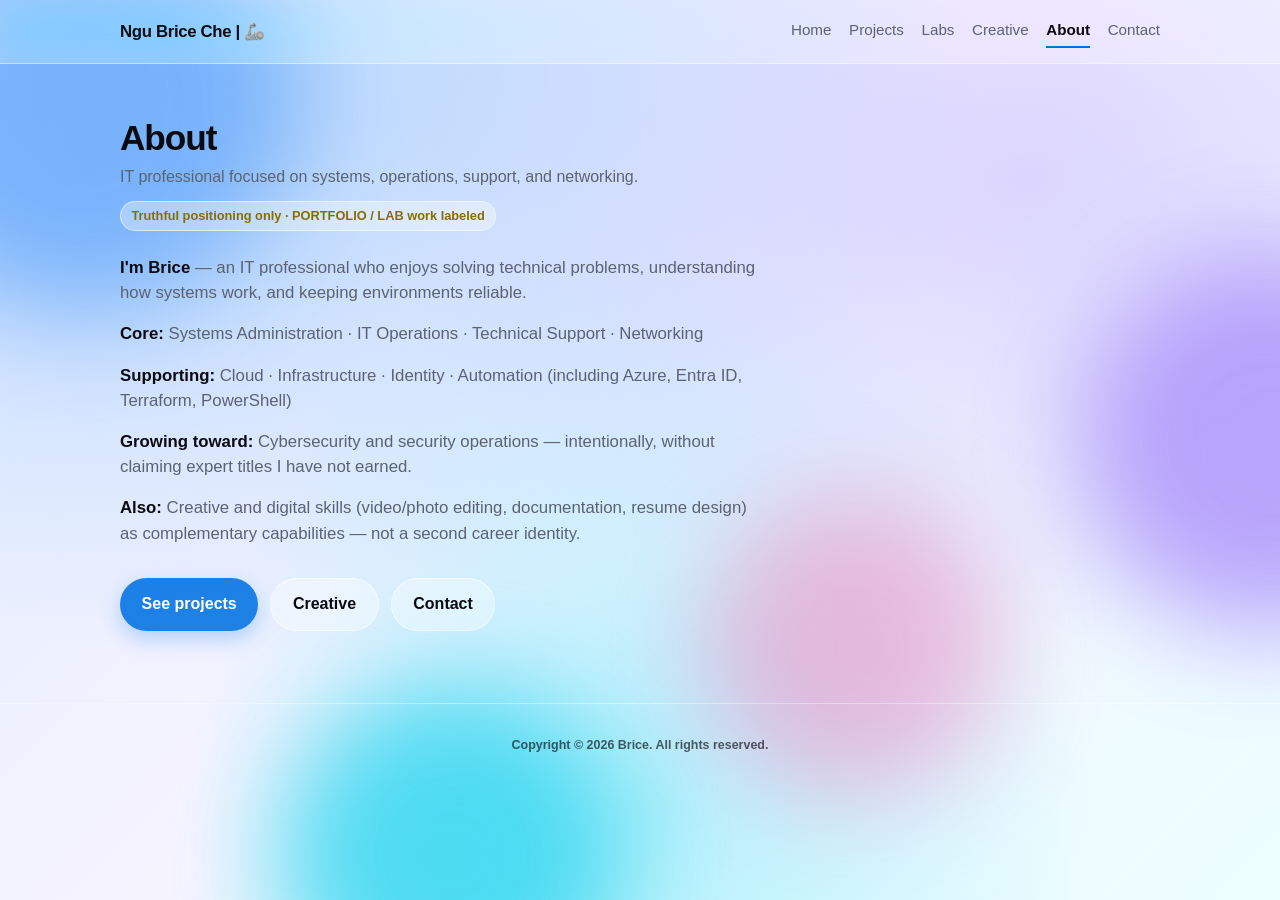
==== commit e487de26: "Show the mechanical arm in the header brand. Set the nav brand on every page to “Ngu Brice Che | 🦾”." ====
--- a/about.html
+++ b/about.html
@@ -16,7 +16,7 @@
   </div>
 <header>
     <div class="wrap nav">
-      <a class="brand" href="index.html">Ngu Brice Che</a>
+      <a class="brand" href="index.html">Ngu Brice Che | 🦾</a>
       <nav class="nav-links" aria-label="Primary">
         <a href="index.html" data-nav="home">Home</a>
         <a href="projects.html" data-nav="projects">Projects</a>
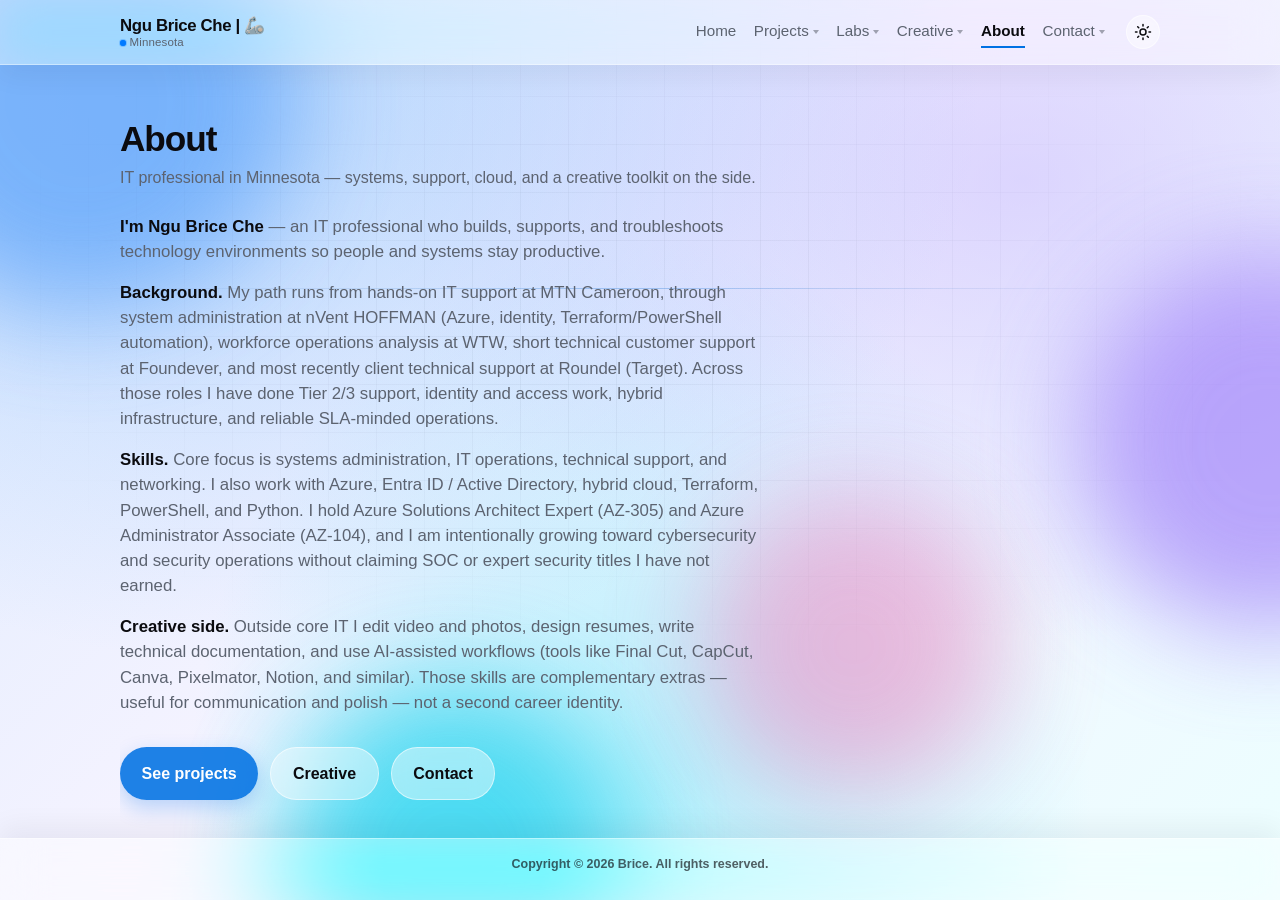
==== commit 3a91db36: "Publish the cleaned multi-page glass IT portfolio. Swap in the Desktop PO pages, styles, scripts, an" ====
--- a/about.html
+++ b/about.html
@@ -3,12 +3,21 @@
 <head>
   <meta charset="UTF-8" />
   <meta name="viewport" content="width=device-width, initial-scale=1" />
-  <title>Brice — About</title>
+  <title>Ngu Brice Che — About</title>
   <link rel="icon" href="assets/favicon.svg" type="image/svg+xml" />
   <link rel="stylesheet" href="css/site.css" />
+  <script>
+    (function () {
+      try {
+        var stored = localStorage.getItem('po-theme');
+        var theme = stored || (window.matchMedia('(prefers-color-scheme: dark)').matches ? 'dark' : 'light');
+        document.documentElement.setAttribute('data-theme', theme);
+      } catch (e) {}
+    })();
+  </script>
 </head>
 <body class="glass-po">
-  <div class="anim-bg" aria-hidden="true">
+    <div class="anim-bg" aria-hidden="true">
     <div class="blob b1"></div>
     <div class="blob b2"></div>
     <div class="blob b3"></div>
@@ -16,30 +25,81 @@
   </div>
 <header>
     <div class="wrap nav">
-      <a class="brand" href="index.html">Ngu Brice Che | 🦾</a>
+      <div class="brand">
+        <a class="brand-name" href="index.html">Ngu Brice Che | 🦾</a>
+        <a class="brand-loc" href="https://maps.apple.com/?q=Minnesota" target="_blank" rel="noopener noreferrer"><span class="loc-pin" aria-hidden="true"></span><span class="brand-loc-text">Minnesota</span></a>
+      </div>
       <nav class="nav-links" aria-label="Primary">
         <a href="index.html" data-nav="home">Home</a>
-        <a href="projects.html" data-nav="projects">Projects</a>
-        <a href="labs.html" data-nav="labs">Labs</a>
-        <a href="creative.html" data-nav="creative">Creative</a>
+
+        <div class="nav-item">
+          <a href="projects.html" data-nav="projects" aria-haspopup="true" aria-expanded="false">Projects</a>
+                    <div class="nav-dropdown" role="menu">
+            <a role="menuitem" href="projects.html">All projects</a>
+            <a role="menuitem" href="projects.html?repo=CloudProjects">Network upgrade lab</a>
+            <a role="menuitem" href="projects.html?repo=Multi-Region-Azure-Hybrid-Infrastructure-Zero-Trust-Identity">Multi-region Azure hybrid</a>
+            <a role="menuitem" href="projects.html?repo=configure-ad">Hybrid AD lab</a>
+            <a role="menuitem" href="projects.html?repo=Azure-Cloud-Skills-and-Use-Cases">Azure skills &amp; use cases</a>
+            <a role="menuitem" href="projects.html?repo=entra-hybrid-proof">Entra identity pack</a>
+          </div>
+        </div>
+
+        <div class="nav-item">
+          <a href="labs.html" data-nav="labs" aria-haspopup="true" aria-expanded="false">Labs</a>
+          <div class="nav-dropdown" role="menu">
+            <a role="menuitem" href="labs.html">All labs</a>
+            <a role="menuitem" href="labs.html#labs-diagrams">Architecture diagrams</a>
+          </div>
+        </div>
+
+        <div class="nav-item">
+          <a href="creative.html" data-nav="creative" aria-haspopup="true" aria-expanded="false">Creative</a>
+          <div class="nav-dropdown" role="menu">
+            <a role="menuitem" href="creative.html">All creative</a>
+            <a role="menuitem" href="creative.html#video-editing">Video editing</a>
+            <a role="menuitem" href="creative.html#resume-design">Resume design</a>
+            <a role="menuitem" href="creative.html#content-creation">Content creation</a>
+            <a role="menuitem" href="creative.html#photo-editing">Photo editing</a>
+            <a role="menuitem" href="creative.html#technical-documentation">Technical documentation</a>
+            <a role="menuitem" href="creative.html#ai-assisted-workflows">AI-assisted workflows</a>
+          </div>
+        </div>
+
         <a href="about.html" data-nav="about">About</a>
-        <a href="contact.html" data-nav="contact">Contact</a>
+
+        <div class="nav-item">
+          <a href="contact.html" data-nav="contact" aria-haspopup="true" aria-expanded="false">Contact</a>
+          <div class="nav-dropdown" role="menu">
+            <a role="menuitem" href="contact.html">Contact page</a>
+            <a role="menuitem" href="https://www.linkedin.com/in/ngubriceche" target="_blank" rel="noopener noreferrer">LinkedIn</a>
+            <a role="menuitem" href="mailto:supbricenow@gmail.com">Email</a>
+            <a role="menuitem" href="mailto:supbricenow@gmail.com?subject=Phone%20call%20request">Request a call</a>
+            <a role="menuitem" href="https://cal.com/supbrice" target="_blank" rel="noopener noreferrer">Schedule a call</a>
+          </div>
+        </div>
+
+                <button type="button" class="theme-toggle" data-theme-toggle aria-label="Switch to dark mode" title="Theme">
+          <span class="theme-icon theme-icon-sun" aria-hidden="true">
+            <svg viewBox="0 0 24 24" width="18" height="18" fill="none" stroke="currentColor" stroke-width="2" stroke-linecap="round"><circle cx="12" cy="12" r="4"/><path d="M12 2v2M12 20v2M4.93 4.93l1.41 1.41M17.66 17.66l1.41 1.41M2 12h2M20 12h2M4.93 19.07l1.41-1.41M17.66 6.34l1.41-1.41"/></svg>
+          </span>
+          <span class="theme-icon theme-icon-moon" aria-hidden="true">
+            <svg viewBox="0 0 24 24" width="18" height="18" fill="none" stroke="currentColor" stroke-width="2" stroke-linecap="round" stroke-linejoin="round"><path d="M21 14.5A8.5 8.5 0 1 1 9.5 3 7 7 0 0 0 21 14.5z"/></svg>
+          </span>
+        </button>
       </nav>
     </div>
   </header>
   <main class="page wrap">
     <div class="page-hero">
       <h1 class="page-title">About</h1>
-      <p class="lede">IT professional focused on systems, operations, support, and networking.</p>
-      <span class="note">Truthful positioning only · PORTFOLIO / LAB work labeled</span>
+      <p class="lede">IT professional in Minnesota — systems, support, cloud, and a creative toolkit on the side.</p>
     </div>
     <section class="block" style="padding-top:0;">
       <div class="prose">
-        <p><strong>I'm Brice</strong> — an IT professional who enjoys solving technical problems, understanding how systems work, and keeping environments reliable.</p>
-        <p><strong>Core:</strong> Systems Administration · IT Operations · Technical Support · Networking</p>
-        <p><strong>Supporting:</strong> Cloud · Infrastructure · Identity · Automation (including Azure, Entra ID, Terraform, PowerShell)</p>
-        <p><strong>Growing toward:</strong> Cybersecurity and security operations — intentionally, without claiming expert titles I have not earned.</p>
-        <p><strong>Also:</strong> Creative and digital skills (video/photo editing, documentation, resume design) as complementary capabilities — not a second career identity.</p>
+        <p><strong>I'm Ngu Brice Che</strong> — an IT professional who builds, supports, and troubleshoots technology environments so people and systems stay productive.</p>
+        <p><strong>Background.</strong> My path runs from hands-on IT support at MTN Cameroon, through system administration at nVent HOFFMAN (Azure, identity, Terraform/PowerShell automation), workforce operations analysis at WTW, short technical customer support at Foundever, and most recently client technical support at Roundel (Target). Across those roles I have done Tier 2/3 support, identity and access work, hybrid infrastructure, and reliable SLA-minded operations.</p>
+        <p><strong>Skills.</strong> Core focus is systems administration, IT operations, technical support, and networking. I also work with Azure, Entra ID / Active Directory, hybrid cloud, Terraform, PowerShell, and Python. I hold Azure Solutions Architect Expert (AZ-305) and Azure Administrator Associate (AZ-104), and I am intentionally growing toward cybersecurity and security operations without claiming SOC or expert security titles I have not earned.</p>
+        <p><strong>Creative side.</strong> Outside core IT I edit video and photos, design resumes, write technical documentation, and use AI-assisted workflows (tools like Final Cut, CapCut, Canva, Pixelmator, Notion, and similar). Those skills are complementary extras — useful for communication and polish — not a second career identity.</p>
       </div>
       <div class="actions" style="justify-content:flex-start;margin-top:2rem;">
         <a class="btn btn-primary" href="projects.html">See projects</a>
@@ -53,6 +113,7 @@
       <p class="copyright">Copyright © 2026 Brice. All rights reserved.</p>
     </div>
   </footer>
+  <script src="js/theme.js"></script>
   <script src="js/nav.js"></script>
 </body>
 </html>
--- a/css/site.css
+++ b/css/site.css
@@ -9,16 +9,138 @@
   --shadow: 0 10px 30px rgba(15, 23, 42, 0.08);
   --radius: 22px;
   --panel: #f5f5f7;
-}
+  --glass: rgba(255, 255, 255, 0.28);
+  --glass-strong: rgba(255, 255, 255, 0.42);
+  --glass-border: rgba(255, 255, 255, 0.55);
+  --glass-inset: rgba(255, 255, 255, 0.6);
+  --footer-fg: rgba(11, 11, 15, 0.55);
+  --footer-strong: rgba(11, 11, 15, 0.65);
+  --footer-sep: rgba(11, 11, 15, 0.35);
+  --header-bg: rgba(255, 255, 255, 0.82);
+  --header-border: rgba(0, 0, 0, 0.05);
+  --hover-wash: rgba(0, 0, 0, 0.05);
+  --file-fg: #1f2328;
+  --code-bg: rgba(15, 23, 42, 0.06);
+  --code-border: rgba(15, 23, 42, 0.08);
+  --diag-frame-bg: #0d1117;
+  --diag-fg: #e6edf3;
+  --diag-ctrl-bg: rgba(22, 27, 34, 0.92);
+  --diag-ctrl-border: rgba(240, 246, 252, 0.12);
+}
+
+@media (prefers-color-scheme: dark) {
+  :root:not([data-theme="light"]) {
+    --bg: #0b1220;
+    --text: #f5f5f7;
+    --muted: #a1a8b3;
+    --line: rgba(255, 255, 255, 0.12);
+    --card: #121a2b;
+    --blue: #0a84ff;
+    --blue-soft: rgba(10, 132, 255, 0.18);
+    --shadow: 0 12px 36px rgba(0, 0, 0, 0.45);
+    --panel: #10182a;
+    --glass: rgba(255, 255, 255, 0.08);
+    --glass-strong: rgba(255, 255, 255, 0.12);
+    --glass-border: rgba(255, 255, 255, 0.16);
+    --glass-inset: rgba(255, 255, 255, 0.14);
+    --footer-fg: rgba(245, 245, 247, 0.55);
+    --footer-strong: rgba(245, 245, 247, 0.72);
+    --footer-sep: rgba(245, 245, 247, 0.28);
+    --header-bg: rgba(11, 18, 32, 0.72);
+    --header-border: rgba(255, 255, 255, 0.08);
+    --hover-wash: rgba(255, 255, 255, 0.06);
+    --file-fg: #e6edf3;
+    --code-bg: rgba(255, 255, 255, 0.06);
+    --code-border: rgba(255, 255, 255, 0.12);
+    --diag-frame-bg: #0d1117;
+    --diag-fg: #e6edf3;
+    --diag-ctrl-bg: rgba(22, 27, 34, 0.92);
+    --diag-ctrl-border: rgba(240, 246, 252, 0.12);
+  }
+}
+
+html[data-theme="dark"] {
+    --bg: #0b1220;
+    --text: #f5f5f7;
+    --muted: #a1a8b3;
+    --line: rgba(255, 255, 255, 0.12);
+    --card: #121a2b;
+    --blue: #0a84ff;
+    --blue-soft: rgba(10, 132, 255, 0.18);
+    --shadow: 0 12px 36px rgba(0, 0, 0, 0.45);
+    --panel: #10182a;
+    --glass: rgba(255, 255, 255, 0.08);
+    --glass-strong: rgba(255, 255, 255, 0.12);
+    --glass-border: rgba(255, 255, 255, 0.16);
+    --glass-inset: rgba(255, 255, 255, 0.14);
+    --footer-fg: rgba(245, 245, 247, 0.55);
+    --footer-strong: rgba(245, 245, 247, 0.72);
+    --footer-sep: rgba(245, 245, 247, 0.28);
+    --header-bg: rgba(11, 18, 32, 0.72);
+    --header-border: rgba(255, 255, 255, 0.08);
+    --hover-wash: rgba(255, 255, 255, 0.06);
+    --file-fg: #e6edf3;
+    --code-bg: rgba(255, 255, 255, 0.06);
+    --code-border: rgba(255, 255, 255, 0.12);
+    --diag-frame-bg: #0d1117;
+    --diag-fg: #e6edf3;
+    --diag-ctrl-bg: rgba(22, 27, 34, 0.92);
+    --diag-ctrl-border: rgba(240, 246, 252, 0.12);
+  }
+
+html[data-theme="light"] {
+  --bg: #ffffff;
+  --text: #0b0b0f;
+  --muted: #5c6370;
+  --line: #e8eaed;
+  --card: #ffffff;
+  --blue: #0071e3;
+  --blue-soft: #e8f1fc;
+  --shadow: 0 10px 30px rgba(15, 23, 42, 0.08);
+  --radius: 22px;
+  --panel: #f5f5f7;
+  --glass: rgba(255, 255, 255, 0.28);
+  --glass-strong: rgba(255, 255, 255, 0.42);
+  --glass-border: rgba(255, 255, 255, 0.55);
+  --glass-inset: rgba(255, 255, 255, 0.6);
+  --footer-fg: rgba(11, 11, 15, 0.55);
+  --footer-strong: rgba(11, 11, 15, 0.65);
+  --footer-sep: rgba(11, 11, 15, 0.35);
+  --header-bg: rgba(255, 255, 255, 0.82);
+  --header-border: rgba(0, 0, 0, 0.05);
+  --hover-wash: rgba(0, 0, 0, 0.05);
+  --file-fg: #1f2328;
+  --code-bg: rgba(15, 23, 42, 0.06);
+  --code-border: rgba(15, 23, 42, 0.08);
+  --diag-frame-bg: #0d1117;
+  --diag-fg: #e6edf3;
+  --diag-ctrl-bg: rgba(22, 27, 34, 0.92);
+  --diag-ctrl-border: rgba(240, 246, 252, 0.12);
+}
+
+
+
 
 * { box-sizing: border-box; }
 
-html { scroll-behavior: smooth; }
+html {
+  color-scheme: light dark;
+  scroll-behavior: smooth;
+}
 
 @media (prefers-reduced-motion: reduce) {
   html { scroll-behavior: auto; }
   .card, .btn, .page, .nav-links a { transition: none !important; }
-  .page { animation: none !important; }
+  .page {
+    animation: none !important;
+    opacity: 1 !important;
+    transform: none !important;
+  }
+  .page.is-leaving {
+    animation: none !important;
+    opacity: 1 !important;
+    transform: none !important;
+  }
 }
 
 body {
@@ -50,8 +172,8 @@
   top: 0;
   z-index: 20;
   backdrop-filter: saturate(180%) blur(14px);
-  background: rgba(255,255,255,0.82);
-  border-bottom: 1px solid rgba(0,0,0,0.05);
+  background: var(--header-bg);
+  border-bottom: 1px solid var(--header-border);
 }
 
 .nav {
@@ -63,12 +185,102 @@
 }
 
 .brand {
+  display: flex;
+  flex-direction: column;
+  align-items: flex-start;
+  gap: 0.12rem;
   font-weight: 700;
   font-size: 1.05rem;
   letter-spacing: -0.02em;
   color: var(--text);
   text-decoration: none;
-}
+  line-height: 1.15;
+}
+a.brand-name {
+  color: inherit;
+  text-decoration: none;
+}
+a.brand-name:hover {
+  color: var(--text);
+}
+.brand-name {
+  display: block;
+}
+.brand-loc {
+  display: inline-flex;
+  align-items: center;
+  gap: 0.22rem;
+  font-size: 0.72rem;
+  font-weight: 500;
+  letter-spacing: 0.01em;
+  color: var(--muted);
+  text-decoration: none;
+  line-height: 1;
+  width: fit-content;
+}
+.brand-loc-text {
+  line-height: 1;
+}
+a.brand-loc:hover {
+  color: var(--blue);
+}
+a.brand-loc:hover .brand-loc-text {
+  border-bottom: 1px solid color-mix(in srgb, var(--blue) 55%, transparent);
+}
+a.brand-loc:focus-visible {
+  outline: 2px solid var(--blue);
+  outline-offset: 2px;
+  border-radius: 3px;
+}
+.loc-pin {
+  position: relative;
+  width: 0.38rem;
+  height: 0.38rem;
+  flex-shrink: 0;
+  border-radius: 50%;
+  background: #007aff;
+  box-shadow: 0 0 0 1px rgba(0, 122, 255, 0.28);
+}
+.loc-pin::before,
+.loc-pin::after {
+  content: "";
+  position: absolute;
+  inset: 0;
+  border-radius: 50%;
+  background: rgba(0, 122, 255, 0.35);
+  animation: locPing 2.2s cubic-bezier(0.22, 1, 0.36, 1) infinite;
+}
+.loc-pin::after {
+  animation-delay: 1.1s;
+}
+@keyframes locPing {
+  0% { transform: scale(1); opacity: 0.7; }
+  70% { transform: scale(2.6); opacity: 0; }
+  100% { transform: scale(2.6); opacity: 0; }
+}
+@media (prefers-reduced-motion: reduce) {
+  .loc-pin::before,
+  .loc-pin::after { animation: none; opacity: 0; }
+}
+html[data-theme="dark"] .loc-pin {
+  background: #0a84ff;
+  box-shadow: 0 0 0 1.5px rgba(10, 132, 255, 0.35);
+}
+html[data-theme="dark"] .loc-pin::before,
+html[data-theme="dark"] .loc-pin::after {
+  background: rgba(10, 132, 255, 0.4);
+}
+@media (prefers-color-scheme: dark) {
+  html:not([data-theme="light"]) .loc-pin {
+    background: #0a84ff;
+    box-shadow: 0 0 0 1.5px rgba(10, 132, 255, 0.35);
+  }
+  html:not([data-theme="light"]) .loc-pin::before,
+  html:not([data-theme="light"]) .loc-pin::after {
+    background: rgba(10, 132, 255, 0.4);
+  }
+}
+
 
 .nav-links {
   display: flex;
@@ -191,13 +403,13 @@
 }
 
 .btn-secondary {
-  background: #f5f5f7;
+  background: var(--panel);
   color: var(--text);
 }
 
 .btn-secondary:hover {
   transform: translateY(-1px);
-  background: #ececf0;
+  filter: brightness(0.96);
 }
 
 section.block {
@@ -322,7 +534,7 @@
   border: 1px solid var(--line);
   border-radius: 28px;
   padding: 2.4rem 1.5rem;
-  background: linear-gradient(180deg, #fbfbfd 0%, #ffffff 100%);
+  background: var(--panel);
   box-shadow: var(--shadow);
   text-align: center;
 }
@@ -351,7 +563,7 @@
   font-size: 0.82rem;
   font-weight: 600;
   color: var(--text);
-  background: #f5f5f7;
+  background: var(--panel);
   border-radius: 999px;
   padding: 0.45rem 0.85rem;
 }
@@ -401,7 +613,7 @@
   overflow: hidden;
   box-shadow: var(--shadow);
   height: min(70vh, 640px);
-  background: #fff;
+  background: var(--card);
 }
 
 .tree-pane {
@@ -430,7 +642,7 @@
   text-overflow: ellipsis;
 }
 
-.tree-item:hover { background: rgba(0,0,0,0.05); }
+.tree-item:hover { background: var(--hover-wash); }
 .tree-item.active { background: var(--blue-soft); color: var(--blue); font-weight: 600; }
 .tree-item.dir { color: var(--muted); cursor: default; font-weight: 600; }
 .tree-item .ico { opacity: 0.7; flex-shrink: 0; }
@@ -439,7 +651,7 @@
   display: flex;
   flex-direction: column;
   min-width: 0;
-  background: #fff;
+  background: var(--card);
 }
 
 .file-bar {
@@ -451,7 +663,7 @@
   border-bottom: 1px solid var(--line);
   font-size: 0.85rem;
   color: var(--muted);
-  background: #fafafa;
+  background: var(--panel);
 }
 
 .file-bar strong {
@@ -470,8 +682,8 @@
   line-height: 1.55;
   white-space: pre-wrap;
   word-break: break-word;
-  color: #1f2328;
-  background: #fff;
+  color: var(--file-fg);
+  background: var(--card);
 }
 
 .file-body.empty {
@@ -504,15 +716,15 @@
 }
 
 body.links-page header {
-  background: rgba(255, 255, 255, 0.28);
-  border-bottom: 1px solid rgba(255, 255, 255, 0.35);
+  background: var(--glass);
+  border-bottom: 1px solid var(--glass-border);
   backdrop-filter: saturate(160%) blur(16px);
 }
 
 body.links-page .brand,
 body.links-page .nav-links a {
-  color: #0b0b0f;
-  text-shadow: 0 1px 0 rgba(255,255,255,0.35);
+  color: var(--text);
+  text-shadow: none;
 }
 
 body.links-page .nav-links a.active {
@@ -589,15 +801,15 @@
   height: 88px;
   margin: 0 auto 1rem;
   border-radius: 50%;
-  background: rgba(255, 255, 255, 0.45);
-  border: 2px solid rgba(255, 255, 255, 0.7);
-  box-shadow: 0 8px 24px rgba(15, 23, 42, 0.12);
+  background: var(--glass-strong);
+  border: 2px solid var(--glass-border);
+  box-shadow: var(--shadow);
   display: grid;
   place-items: center;
   font-weight: 800;
   font-size: 1.6rem;
   letter-spacing: -0.04em;
-  color: #0b0b0f;
+  color: var(--text);
   backdrop-filter: blur(10px);
 }
 
@@ -610,7 +822,7 @@
 
 .links-shell .bio {
   margin: 0.55rem 0 1.5rem;
-  color: rgba(11, 11, 15, 0.72);
+  color: var(--muted);
   font-size: 0.95rem;
   font-weight: 500;
 }
@@ -626,12 +838,12 @@
   padding: 0.95rem 1.15rem;
   border-radius: 16px;
   text-decoration: none;
-  color: #0b0b0f;
+  color: var(--text);
   font-weight: 600;
   font-size: 0.98rem;
-  background: rgba(255, 255, 255, 0.28);
-  border: 1px solid rgba(255, 255, 255, 0.55);
-  box-shadow: 0 8px 24px rgba(15, 23, 42, 0.08);
+  background: var(--glass);
+  border: 1px solid var(--glass-border);
+  box-shadow: var(--shadow);
   backdrop-filter: blur(14px) saturate(140%);
   -webkit-backdrop-filter: blur(14px) saturate(140%);
   transition: transform 180ms ease, background 180ms ease, box-shadow 180ms ease;
@@ -639,8 +851,8 @@
 
 .glass-link:hover {
   transform: translateY(-2px);
-  background: rgba(255, 255, 255, 0.42);
-  box-shadow: 0 12px 28px rgba(15, 23, 42, 0.12);
+  background: var(--glass-strong);
+  box-shadow: var(--shadow);
 }
 
 .glass-link .sub {
@@ -648,20 +860,20 @@
   margin-top: 0.2rem;
   font-size: 0.78rem;
   font-weight: 500;
-  color: rgba(11, 11, 15, 0.55);
+  color: var(--muted);
 }
 
 .links-foot {
   margin-top: 1.75rem;
   font-size: 0.78rem;
-  color: rgba(11, 11, 15, 0.5);
+  color: var(--footer-fg);
   font-weight: 600;
 }
 
 body.links-page footer {
-  border-top: 1px solid rgba(255, 255, 255, 0.35);
+  border-top: 1px solid var(--glass-border);
   background: transparent;
-  color: rgba(11, 11, 15, 0.55);
+  color: var(--footer-fg);
 }
 
 /* —— Tech ticker (home bottom) —— */
@@ -670,7 +882,7 @@
   padding: 1.75rem 0 2.25rem;
   border-top: 1px solid var(--line);
   overflow: hidden;
-  background: linear-gradient(180deg, #fff 0%, #fafafa 100%);
+  background: var(--panel);
 }
 
 .tech-ticker .ticker-label {
@@ -702,26 +914,62 @@
   display: flex;
   flex-shrink: 0;
   align-items: center;
-  gap: 0.65rem;
-  padding-right: 0.65rem; /* equals gap so set A|B join with no jump */
+  gap: 0.45rem;
+  padding-right: 0.45rem; /* equals gap so set A|B join with no jump */
 }
 
 .tech-pill {
   flex: 0 0 auto;
   display: inline-flex;
   align-items: center;
-  padding: 0.55rem 1.05rem;
+  gap: 0.28rem;
+  padding: 0.2rem 0.52rem;
   border-radius: 999px;
-  border: 1px solid #e5e7eb;
-  background: #f3f4f6;
-  color: #0f172a;
-  font-size: 0.92rem;
-  font-weight: 700;
+  border: 1px solid var(--line);
+  background: var(--panel);
+  color: var(--text);
+  font-size: 0.68rem;
+  font-weight: 600;
   letter-spacing: -0.01em;
   white-space: nowrap;
-  box-shadow: 0 1px 2px rgba(15, 23, 42, 0.04);
-}
-
+  box-shadow: var(--shadow);
+  text-decoration: none;
+  transition: transform 140ms ease, background 140ms ease, border-color 140ms ease;
+}
+.tech-pill:hover {
+  transform: translateY(-1px);
+  border-color: color-mix(in srgb, var(--blue) 35%, var(--line));
+}
+.tech-pill:focus-visible {
+  outline: 2px solid var(--blue);
+  outline-offset: 2px;
+}
+.tech-icon {
+  width: 0.75rem;
+  height: 0.75rem;
+  display: block;
+  flex-shrink: 0;
+  object-fit: contain;
+}
+.tech-azure .tech-icon { color: #0078d4; }
+.tech-entra .tech-icon { color: #0078d4; }
+.tech-terraform .tech-icon { color: #7b42bc; }
+.tech-powershell .tech-icon { color: #5391fe; }
+.tech-python .tech-icon { color: #3776ab; }
+.tech-windows .tech-icon { color: #0078d6; }
+.tech-ad .tech-icon { color: #00a4ef; }
+.tech-net .tech-icon { color: #88171a; }
+.tech-hybrid .tech-icon { color: #f38020; }
+.tech-github .tech-icon { color: #24292f; }
+.tech-linux .tech-icon { color: #fcc624; }
+html[data-theme="dark"] .tech-github .tech-icon { color: #f0f6fc; }
+@media (prefers-color-scheme: dark) {
+  html:not([data-theme="light"]) .tech-github .tech-icon { color: #f0f6fc; }
+}
+
+.ticker-viewport:hover .ticker-track {
+  animation-play-state: paused;
+}
 @keyframes tickerLoop {
   from { transform: translate3d(0, 0, 0); }
   to { transform: translate3d(-50%, 0, 0); }
@@ -859,10 +1107,10 @@
   font-weight: 800;
   font-size: 1.7rem;
   letter-spacing: -0.04em;
-  color: #0b0b0f;
-  background: rgba(255, 255, 255, 0.35);
-  border: 2px solid rgba(255, 255, 255, 0.65);
-  box-shadow: 0 10px 30px rgba(15, 23, 42, 0.12);
+  color: var(--text);
+  background: var(--glass-strong);
+  border: 2px solid var(--glass-border);
+  box-shadow: var(--shadow);
   backdrop-filter: blur(14px) saturate(160%);
   -webkit-backdrop-filter: blur(14px) saturate(160%);
 }
@@ -872,13 +1120,13 @@
   font-size: 1.65rem;
   letter-spacing: -0.03em;
   max-width: none;
-  color: #0b0b0f;
-  text-shadow: 0 1px 0 rgba(255,255,255,0.4);
+  color: var(--text);
+  text-shadow: none;
 }
 
 .links-shell .bio {
   margin: 0.5rem 0 1.15rem;
-  color: rgba(11, 11, 15, 0.72);
+  color: var(--muted);
   font-size: 0.95rem;
   font-weight: 500;
 }
@@ -899,16 +1147,16 @@
   font-size: 0.75rem;
   font-weight: 600;
   text-decoration: none;
-  color: #0b0b0f;
-  background: rgba(255, 255, 255, 0.28);
-  border: 1px solid rgba(255, 255, 255, 0.5);
+  color: var(--text);
+  background: var(--glass);
+  border: 1px solid var(--glass-border);
   backdrop-filter: blur(12px);
   -webkit-backdrop-filter: blur(12px);
   transition: background 160ms ease, transform 160ms ease;
 }
 
 .social-chip:hover {
-  background: rgba(255, 255, 255, 0.45);
+  background: var(--glass-strong);
   transform: translateY(-1px);
 }
 
@@ -926,16 +1174,16 @@
   padding: 0.85rem 1.15rem;
   border-radius: 16px;
   text-decoration: none;
-  color: #0b0b0f;
+  color: var(--text);
   font-weight: 650;
   font-size: 0.98rem;
   letter-spacing: -0.01em;
   text-align: center;
-  background: rgba(255, 255, 255, 0.22);
-  border: 1px solid rgba(255, 255, 255, 0.55);
+  background: var(--glass);
+  border: 1px solid var(--glass-border);
   box-shadow:
-    0 8px 28px rgba(15, 23, 42, 0.08),
-    inset 0 1px 0 rgba(255, 255, 255, 0.55);
+    var(--shadow),
+    inset 0 1px 0 var(--glass-inset);
   backdrop-filter: blur(18px) saturate(165%);
   -webkit-backdrop-filter: blur(18px) saturate(165%);
   transition: transform 180ms ease, background 180ms ease, box-shadow 180ms ease, border-color 180ms ease;
@@ -943,11 +1191,11 @@
 
 .glass-btn:hover {
   transform: translateY(-2px) scale(1.01);
-  background: rgba(255, 255, 255, 0.38);
-  border-color: rgba(255, 255, 255, 0.75);
+  background: var(--glass-strong);
+  border-color: var(--glass-border);
   box-shadow:
-    0 14px 34px rgba(15, 23, 42, 0.12),
-    inset 0 1px 0 rgba(255, 255, 255, 0.7);
+    var(--shadow),
+    inset 0 1px 0 var(--glass-inset);
 }
 
 .glass-btn:active {
@@ -958,7 +1206,7 @@
   margin-top: 1.5rem;
   font-size: 0.78rem;
   font-weight: 600;
-  color: rgba(11, 11, 15, 0.5);
+  color: var(--footer-fg);
 }
 
 
@@ -980,6 +1228,8 @@
 }
 body.glass-po .anim-bg .blob {
   position: absolute;
+  z-index: 0;
+  position: absolute;
   border-radius: 50%;
   filter: blur(52px);
   opacity: 0.75;
@@ -1003,8 +1253,8 @@
   backdrop-filter: blur(10px);
 }
 body.glass-po header {
-  background: rgba(255,255,255,0.28);
-  border-bottom: 1px solid rgba(255,255,255,0.45);
+  background: var(--glass);
+  border-bottom: 1px solid var(--glass-border);
   backdrop-filter: saturate(160%) blur(18px);
   -webkit-backdrop-filter: saturate(160%) blur(18px);
 }
@@ -1012,16 +1262,16 @@
 body.glass-po .panel,
 body.glass-po .explorer,
 body.glass-po .tech-ticker {
-  background: rgba(255,255,255,0.28);
-  border: 1px solid rgba(255,255,255,0.55);
+  background: var(--glass);
+  border: 1px solid var(--glass-border);
   box-shadow:
-    0 10px 30px rgba(15,23,42,0.08),
-    inset 0 1px 0 rgba(255,255,255,0.6);
+    var(--shadow),
+    inset 0 1px 0 var(--glass-inset);
   backdrop-filter: blur(18px) saturate(165%);
   -webkit-backdrop-filter: blur(18px) saturate(165%);
 }
 body.glass-po .tech-ticker {
-  border-top: 1px solid rgba(255,255,255,0.4);
+  border-top: 1px solid var(--glass-border);
   margin-top: 2rem;
 }
 body.glass-po .btn-primary {
@@ -1034,35 +1284,36 @@
 body.glass-po .eyebrow,
 body.glass-po .note,
 body.glass-po .chip {
-  background: rgba(255,255,255,0.36);
-  border: 1px solid rgba(255,255,255,0.55);
+  background: var(--glass-strong);
+  border: 1px solid var(--glass-border);
   backdrop-filter: blur(12px);
   -webkit-backdrop-filter: blur(12px);
 }
 body.glass-po .tree-pane,
 body.glass-po .file-bar {
-  background: rgba(255,255,255,0.22);
-}
-body.glass-po .file-body { background: transparent; }
+  background: var(--glass);
+}
+body.glass-po .file-body { background: transparent; color: var(--file-fg); }
 body.glass-po footer {
-  border-top: 1px solid rgba(255,255,255,0.35);
+  border-top: 1px solid var(--glass-border);
   background: transparent;
+  color: var(--footer-fg);
 }
 
 
 /* Site footer */
 .site-footer {
-  border-top: 1px solid rgba(255,255,255,0.35);
+  border-top: 1px solid var(--glass-border);
   padding: 2rem 0 2.5rem;
   text-align: center;
-  color: rgba(11,11,15,0.55);
+  color: var(--footer-fg);
   font-size: 0.78rem;
   font-weight: 500;
   background: transparent;
 }
 .site-footer .copyright {
   margin: 0 0 0.55rem;
-  color: rgba(11,11,15,0.65);
+  color: var(--footer-strong);
   font-weight: 600;
 }
 .site-footer .footer-links,
@@ -1071,17 +1322,17 @@
   line-height: 1.7;
 }
 .site-footer a {
-  color: rgba(11,11,15,0.65);
+  color: var(--footer-strong);
   text-decoration: none;
   font-weight: 500;
 }
 .site-footer a:hover { text-decoration: underline; color: var(--blue); }
 .site-footer .sep {
   margin: 0 0.35rem;
-  color: rgba(11,11,15,0.35);
+  color: var(--footer-sep);
 }
 body.glass-po .site-footer {
-  border-top-color: rgba(255,255,255,0.4);
+  border-top-color: var(--glass-border);
 }
 
 
@@ -1106,32 +1357,32 @@
   border-radius: 18px;
   text-decoration: none;
   color: var(--text);
-  background: rgba(255,255,255,0.42);
-  border: 1px solid rgba(255,255,255,0.55);
+  background: var(--glass-strong);
+  border: 1px solid var(--glass-border);
   backdrop-filter: blur(14px);
   -webkit-backdrop-filter: blur(14px);
-  box-shadow: 0 8px 24px rgba(15,23,42,0.06);
+  box-shadow: var(--shadow);
   transition: transform 0.18s ease, box-shadow 0.18s ease, background 0.18s ease;
 }
 .contact-icon:hover {
   transform: translateY(-2px);
-  box-shadow: 0 12px 28px rgba(15,23,42,0.1);
-  background: rgba(255,255,255,0.58);
+  box-shadow: var(--shadow);
+  background: var(--glass);
 }
 .contact-icon-primary {
-  background: rgba(0,113,227,0.12);
+  background: var(--blue-soft);
   border-color: rgba(0,113,227,0.28);
-  color: #005bb5;
-}
-.contact-icon-primary:hover { background: rgba(0,113,227,0.18); }
+  color: var(--blue);
+}
+.contact-icon-primary:hover { background: var(--blue-soft); filter: brightness(1.08); }
 .ci-mark {
   width: 2.6rem;
   height: 2.6rem;
   border-radius: 999px;
   display: grid;
   place-items: center;
-  background: rgba(255,255,255,0.7);
-  color: #0a66c2;
+  background: var(--glass-strong);
+  color: var(--blue);
 }
 .contact-icon[aria-label="Email"] .ci-mark,
 .contact-icon[aria-label="Call"] .ci-mark,
@@ -1180,11 +1431,11 @@
   gap: 0;
   overflow: hidden;
   border-radius: 22px;
-  border: 1px solid rgba(255,255,255,0.55);
-  background: rgba(255,255,255,0.42);
+  border: 1px solid var(--glass-border);
+  background: var(--glass-strong);
   backdrop-filter: blur(16px);
   -webkit-backdrop-filter: blur(16px);
-  box-shadow: 0 12px 36px rgba(15,23,42,0.08);
+  box-shadow: var(--shadow);
 }
 @media (max-width: 820px) {
   .project-card { grid-template-columns: 1fr; }
@@ -1295,7 +1546,8 @@
 .project-browser { margin-top: 2.5rem; }
 .project-browser[hidden] { display: none !important; }
 body.glass-po .project-card {
-  background: rgba(255,255,255,0.38);
+  background: var(--glass-strong);
+  border-color: var(--glass-border);
 }
 
 /* Contact page centering */
@@ -1320,10 +1572,13 @@
 /* Full legal name in nav */
 .brand {
   font-size: clamp(0.92rem, 1.6vw, 1.05rem);
+}
+.brand-name {
   white-space: nowrap;
 }
 @media (max-width: 720px) {
   .brand { font-size: 0.85rem; }
+  .brand-loc { font-size: 0.66rem; }
   .nav-links { gap: 0.55rem; }
 }
 
@@ -1481,11 +1736,11 @@
 }
 
 body.glass-po .creative-icon {
-  background: rgba(255, 255, 255, 0.42);
-  border-color: rgba(255, 255, 255, 0.55);
+  background: var(--glass-strong);
+  border-color: var(--glass-border);
   backdrop-filter: blur(10px);
   -webkit-backdrop-filter: blur(10px);
-  color: #0066cc;
+  color: var(--blue);
 }
 
 /* —— Interactive Mermaid (GitHub-style pan/zoom) —— */
@@ -1500,10 +1755,10 @@
 .diag-frame {
   position: relative;
   border-radius: 16px;
-  border: 1px solid rgba(255,255,255,0.14);
-  background: #0d1117;
+  border: 1px solid var(--glass-border);
+  background: var(--diag-frame-bg);
   overflow: hidden;
-  box-shadow: 0 12px 40px rgba(15, 23, 42, 0.18);
+  box-shadow: var(--shadow);
 }
 .diag-viewport {
   height: min(62vh, 520px);
@@ -1523,7 +1778,7 @@
   padding: 1.25rem;
 }
 .diag-mermaid {
-  color: #e6edf3;
+  color: var(--diag-fg);
   font-size: 0.9rem;
   width: 100%;
 }
@@ -1545,8 +1800,8 @@
   gap: 0.2rem;
   padding: 0.35rem;
   border-radius: 12px;
-  background: rgba(22, 27, 34, 0.92);
-  border: 1px solid rgba(240,246,252,0.12);
+  background: var(--diag-ctrl-bg);
+  border: 1px solid var(--diag-ctrl-border);
   backdrop-filter: blur(10px);
 }
 .diag-dpad-mid { display: flex; gap: 0.2rem; }
@@ -1556,8 +1811,8 @@
   gap: 0.2rem;
   padding: 0.35rem;
   border-radius: 12px;
-  background: rgba(22, 27, 34, 0.92);
-  border: 1px solid rgba(240,246,252,0.12);
+  background: var(--diag-ctrl-bg);
+  border: 1px solid var(--diag-ctrl-border);
   backdrop-filter: blur(10px);
 }
 .diag-ctrl {
@@ -1566,7 +1821,7 @@
   border-radius: 8px;
   border: 0;
   background: transparent;
-  color: #e6edf3;
+  color: var(--diag-fg);
   display: inline-flex;
   align-items: center;
   justify-content: center;
@@ -1581,11 +1836,11 @@
   margin-bottom: 1.75rem;
   padding: 1.15rem 1.2rem 1.25rem;
   border-radius: 18px;
-  background: rgba(255,255,255,0.42);
-  border: 1px solid rgba(255,255,255,0.55);
+  background: var(--glass-strong);
+  border: 1px solid var(--glass-border);
   backdrop-filter: blur(14px);
   -webkit-backdrop-filter: blur(14px);
-  box-shadow: 0 10px 30px rgba(15,23,42,0.08);
+  box-shadow: var(--shadow);
 }
 .lab-diagram-card h2 {
   margin: 0 0 0.35rem;
@@ -1620,15 +1875,1026 @@
   overflow: auto;
   padding: 0.85rem 1rem;
   border-radius: 12px;
-  background: rgba(15,23,42,0.06);
-  border: 1px solid rgba(15,23,42,0.08);
+  background: var(--code-bg);
+  border: 1px solid var(--code-border);
+  color: var(--file-fg);
 }
 body.glass-po .file-split pre.file-code {
-  background: rgba(255,255,255,0.35);
-  border-color: rgba(255,255,255,0.5);
+  background: var(--glass-strong);
+  border-color: var(--glass-border);
+  color: var(--file-fg);
 }
 
 @media (max-width: 720px) {
   .diag-viewport { height: min(55vh, 420px); }
   .diag-controls { right: 0.45rem; bottom: 0.45rem; transform: scale(0.92); transform-origin: bottom right; }
 }
+
+
+/* Creative card with photo background */
+.creative-card--photo {
+  position: relative;
+  overflow: hidden;
+  min-height: 220px;
+  color: #f5f5f7;
+  background-color: #111;
+  background-image: var(--creative-photo);
+  background-size: cover;
+  background-position: center;
+  border: 1px solid rgba(255,255,255,0.22);
+}
+.creative-card--photo .creative-card-shade {
+  position: absolute;
+  inset: 0;
+  background: linear-gradient(180deg, rgba(15,23,42,0.25) 0%, rgba(15,23,42,0.72) 55%, rgba(15,23,42,0.88) 100%);
+  pointer-events: none;
+}
+.creative-card--photo .creative-card-body {
+  position: relative;
+  z-index: 1;
+  display: flex;
+  flex-direction: column;
+  gap: 0.35rem;
+  height: 100%;
+  min-height: 220px;
+  justify-content: flex-start;
+}
+.creative-card--photo .creative-icon {
+  position: relative;
+  z-index: 1;
+  color: #fff;
+  background: rgba(255, 255, 255, 0.22);
+  border-color: rgba(255, 255, 255, 0.38);
+  box-shadow: 0 8px 20px rgba(0, 0, 0, 0.18);
+  backdrop-filter: blur(10px);
+  -webkit-backdrop-filter: blur(10px);
+}
+.creative-card--photo:hover .creative-icon {
+  background: rgba(255, 255, 255, 0.3);
+}
+.creative-card--photo .tag {
+  align-self: flex-start;
+  background: rgba(255,255,255,0.18);
+  color: #fff;
+  border: 1px solid rgba(255,255,255,0.28);
+}
+.creative-card--photo h3 {
+  color: #fff;
+  margin: 0.15rem 0;
+}
+.creative-card--photo p {
+  color: rgba(245,245,247,0.88);
+  margin: 0;
+}
+body.glass-po .creative-card--photo {
+  background-color: rgba(17,17,17,0.55);
+}
+
+
+/* —— System dark mode (glass PO) —— */
+
+
+/* —— Dark mode extras (system + manual) —— */
+@media (prefers-color-scheme: dark) {
+  html:not([data-theme="light"]) body.glass-po .anim-bg:not(.anim-bg--video) {
+    background:
+      radial-gradient(ellipse at 20% 10%, rgba(56, 189, 248, 0.22), transparent 52%),
+      radial-gradient(ellipse at 80% 18%, rgba(129, 140, 248, 0.24), transparent 48%),
+      radial-gradient(ellipse at 45% 92%, rgba(14, 165, 233, 0.16), transparent 52%),
+      linear-gradient(145deg, #070b16 0%, #0b1224 38%, #121038 72%, #0a1628 100%);
+  }
+  html:not([data-theme="light"]) body.glass-po .anim-bg .b1 { background: #2563eb; opacity: 0.45; }
+  html:not([data-theme="light"]) body.glass-po .anim-bg .b2 { background: #6366f1; opacity: 0.42; }
+  html:not([data-theme="light"]) body.glass-po .anim-bg .b3 { background: #0891b2; opacity: 0.38; }
+  html:not([data-theme="light"]) body.glass-po .anim-bg .b4 { background: #7c3aed; opacity: 0.28; }
+  html:not([data-theme="light"]) body.glass-po .mock-banner { background: rgba(0, 0, 0, 0.55); }
+  html:not([data-theme="light"]) body.glass-po .btn-primary {
+    background: rgba(10, 132, 255, 0.92);
+    box-shadow: 0 8px 22px rgba(10, 132, 255, 0.28);
+  }
+  html:not([data-theme="light"]) body.glass-po .note,
+  html:not([data-theme="light"]) body.glass-po .lab-badge {
+    color: #f5d565;
+    background: rgba(245, 213, 101, 0.14);
+    border-color: rgba(245, 213, 101, 0.28);
+  }
+  html:not([data-theme="light"]) .tech-pill {
+    background: var(--glass-strong, var(--glass));
+    border-color: var(--glass-border);
+    color: var(--text);
+  }
+}
+
+html[data-theme="dark"] body.glass-po .anim-bg:not(.anim-bg--video) {
+  background:
+    radial-gradient(ellipse at 20% 10%, rgba(56, 189, 248, 0.22), transparent 52%),
+    radial-gradient(ellipse at 80% 18%, rgba(129, 140, 248, 0.24), transparent 48%),
+    radial-gradient(ellipse at 45% 92%, rgba(14, 165, 233, 0.16), transparent 52%),
+    linear-gradient(145deg, #070b16 0%, #0b1224 38%, #121038 72%, #0a1628 100%);
+}
+html[data-theme="dark"] body.glass-po .anim-bg .b1 { background: #2563eb; opacity: 0.45; }
+html[data-theme="dark"] body.glass-po .anim-bg .b2 { background: #6366f1; opacity: 0.42; }
+html[data-theme="dark"] body.glass-po .anim-bg .b3 { background: #0891b2; opacity: 0.38; }
+html[data-theme="dark"] body.glass-po .anim-bg .b4 { background: #7c3aed; opacity: 0.28; }
+html[data-theme="dark"] body.glass-po .mock-banner { background: rgba(0, 0, 0, 0.55); }
+html[data-theme="dark"] body.glass-po .btn-primary {
+  background: rgba(10, 132, 255, 0.92);
+  box-shadow: 0 8px 22px rgba(10, 132, 255, 0.28);
+}
+html[data-theme="dark"] body.glass-po .note,
+html[data-theme="dark"] body.glass-po .lab-badge {
+  color: #f5d565;
+  background: rgba(245, 213, 101, 0.14);
+  border-color: rgba(245, 213, 101, 0.28);
+}
+html[data-theme="dark"] .tech-pill {
+  background: var(--glass-strong, var(--glass));
+  border-color: var(--glass-border);
+  color: var(--text);
+}
+
+/* Theme toggle (sun / moon) — last after Contact */
+.theme-toggle {
+  display: inline-flex;
+  align-items: center;
+  justify-content: center;
+  width: 2.1rem;
+  height: 2.1rem;
+  margin-left: 0.25rem;
+  padding: 0;
+  border-radius: 999px;
+  border: 1px solid var(--glass-border, var(--line));
+  background: var(--glass, var(--panel));
+  color: var(--text);
+  cursor: pointer;
+  flex-shrink: 0;
+  backdrop-filter: blur(12px);
+  -webkit-backdrop-filter: blur(12px);
+  transition: background 160ms ease, transform 160ms ease, border-color 160ms ease;
+}
+.theme-toggle:hover {
+  background: var(--glass-strong, var(--hover-wash));
+  transform: translateY(-1px);
+}
+.theme-toggle:focus-visible {
+  outline: 2px solid var(--blue);
+  outline-offset: 2px;
+}
+.theme-toggle .theme-icon { display: none; line-height: 0; }
+html[data-theme="light"] .theme-toggle .theme-icon-sun { display: inline-flex; }
+html[data-theme="dark"] .theme-toggle .theme-icon-moon { display: inline-flex; }
+.nav-links { align-items: center; }
+
+
+/* —— Video page background (plexus) —— */
+html.has-video-bg body.glass-po,
+html:has(.anim-bg--video) body.glass-po {
+  background: transparent !important;
+}
+
+body.glass-po .anim-bg.anim-bg--video {
+  position: fixed !important;
+  inset: 0 !important;
+  width: 100vw !important;
+  height: 100vh !important;
+  z-index: 0 !important;
+  overflow: hidden !important;
+  background: #000 !important;
+  pointer-events: none;
+}
+
+html[data-theme="dark"] body.glass-po .anim-bg.anim-bg--video,
+html[data-theme="light"] body.glass-po .anim-bg.anim-bg--video {
+  background: #000 !important;
+}
+
+body.glass-po .anim-bg--video .bg-video {
+  position: absolute !important;
+  inset: 0 !important;
+  width: 100% !important;
+  height: 100% !important;
+  object-fit: cover !important;
+  object-position: center !important;
+  border: 0;
+  z-index: 0;
+  pointer-events: none;
+  transform: scale(1.05);
+  transform-origin: center center;
+  transition: filter 220ms ease, opacity 220ms ease;
+}
+
+/* Dark mode: let the blue plexus show through */
+html[data-theme="dark"] body.glass-po .anim-bg--video .bg-video,
+html:not([data-theme="light"]) body.glass-po .anim-bg--video .bg-video {
+  filter: none;
+  opacity: 1;
+}
+
+/* Light mode: lift brightness so frost + dark text still read cleanly */
+html[data-theme="light"] body.glass-po .anim-bg--video .bg-video {
+  filter: brightness(1.25) saturate(1.05) contrast(0.95);
+  opacity: 0.9;
+}
+
+body.glass-po .anim-bg--video .bg-video-shade {
+  position: absolute !important;
+  inset: 0 !important;
+  z-index: 1;
+  pointer-events: none;
+  transition: background 220ms ease;
+}
+
+/* Default / dark shade — keep video visible */
+html[data-theme="dark"] body.glass-po .anim-bg--video .bg-video-shade,
+html:not([data-theme="light"]) body.glass-po .anim-bg--video .bg-video-shade {
+  background:
+    linear-gradient(180deg, rgba(5,10,24,0.45) 0%, rgba(5,10,24,0.28) 42%, rgba(5,10,24,0.62) 100%);
+}
+
+/* Light shade — soft white frost so UI tokens stay light-theme */
+html[data-theme="light"] body.glass-po .anim-bg--video .bg-video-shade {
+  background:
+    linear-gradient(180deg, rgba(255,255,255,0.72) 0%, rgba(255,255,255,0.55) 40%, rgba(245,247,255,0.78) 100%),
+    radial-gradient(ellipse at 50% 20%, rgba(255,255,255,0.35), transparent 55%);
+}
+
+body.glass-po .anim-bg--video .blob {
+  display: none !important;
+}
+
+/* Content above video */
+body.glass-po .mock-banner,
+body.glass-po header,
+body.glass-po main,
+body.glass-po .tech-ticker,
+body.glass-po footer,
+body.glass-po .site-footer {
+  position: relative;
+  z-index: 1;
+}
+
+/* Light + video: stronger frosted surfaces so cards don't disappear into the clip */
+html[data-theme="light"]:has(.anim-bg--video) body.glass-po header,
+html.has-video-bg[data-theme="light"] body.glass-po header {
+  background: rgba(255, 255, 255, 0.72) !important;
+  border-bottom-color: rgba(0, 0, 0, 0.08) !important;
+}
+html[data-theme="light"]:has(.anim-bg--video) body.glass-po .card,
+html[data-theme="light"]:has(.anim-bg--video) body.glass-po .panel,
+html[data-theme="light"]:has(.anim-bg--video) body.glass-po .explorer,
+html[data-theme="light"]:has(.anim-bg--video) body.glass-po .tech-ticker,
+html[data-theme="light"]:has(.anim-bg--video) body.glass-po .tech-pill,
+html[data-theme="light"]:has(.anim-bg--video) body.glass-po .btn-secondary,
+html.has-video-bg[data-theme="light"] body.glass-po .card,
+html.has-video-bg[data-theme="light"] body.glass-po .panel,
+html.has-video-bg[data-theme="light"] body.glass-po .explorer,
+html.has-video-bg[data-theme="light"] body.glass-po .tech-ticker,
+html.has-video-bg[data-theme="light"] body.glass-po .tech-pill,
+html.has-video-bg[data-theme="light"] body.glass-po .btn-secondary {
+  background: rgba(255, 255, 255, 0.78) !important;
+  border-color: rgba(255, 255, 255, 0.9) !important;
+  color: var(--text);
+}
+
+/* Dark + video: keep glass translucent so plexus stays visible behind UI */
+html[data-theme="dark"]:has(.anim-bg--video) body.glass-po header,
+html.has-video-bg[data-theme="dark"] body.glass-po header {
+  background: rgba(11, 18, 32, 0.55) !important;
+}
+html[data-theme="dark"]:has(.anim-bg--video) body.glass-po .card,
+html[data-theme="dark"]:has(.anim-bg--video) body.glass-po .panel,
+html[data-theme="dark"]:has(.anim-bg--video) body.glass-po .explorer,
+html[data-theme="dark"]:has(.anim-bg--video) body.glass-po .tech-ticker,
+html.has-video-bg[data-theme="dark"] body.glass-po .card,
+html.has-video-bg[data-theme="dark"] body.glass-po .panel,
+html.has-video-bg[data-theme="dark"] body.glass-po .explorer,
+html.has-video-bg[data-theme="dark"] body.glass-po .tech-ticker {
+  background: rgba(17, 24, 39, 0.55) !important;
+  border-color: rgba(255, 255, 255, 0.14) !important;
+}
+
+@media (prefers-reduced-motion: reduce) {
+  body.glass-po .anim-bg--video .bg-video {
+    display: none !important;
+  }
+  body.glass-po .anim-bg--video .blob {
+    display: block !important;
+  }
+}
+
+
+/* Creative tools — vertical list with correct logos */
+.tool-list {
+  list-style: none;
+  margin: 0.9rem 0 0;
+  padding: 0.65rem 0 0;
+  border-top: 1px solid color-mix(in srgb, var(--line) 80%, transparent);
+  display: flex;
+  flex-direction: column;
+  gap: 0.45rem;
+}
+.tool-item {
+  display: flex;
+  align-items: center;
+  gap: 0.65rem;
+  color: var(--text);
+  font-size: 0.86rem;
+  font-weight: 550;
+  letter-spacing: -0.01em;
+  line-height: 1.25;
+}
+.tool-logo {
+  width: 1.25rem;
+  height: 1.25rem;
+  border-radius: 0.28rem;
+  object-fit: contain;
+  flex-shrink: 0;
+  background: #fff;
+  padding: 0.12rem;
+  box-sizing: content-box;
+  border: 1px solid color-mix(in srgb, var(--line) 70%, transparent);
+}
+html[data-theme="dark"] .tool-logo {
+  background: rgba(255,255,255,0.95);
+}
+@media (prefers-color-scheme: dark) {
+  html:not([data-theme="light"]) .tool-logo {
+    background: rgba(255,255,255,0.95);
+  }
+}
+.creative-card {
+  display: flex;
+  flex-direction: column;
+}
+.creative-card .tool-list {
+  margin-top: auto;
+}
+
+
+/* Clickable contact chips */
+a.chip.chip-link {
+  text-decoration: none;
+  color: inherit;
+  cursor: pointer;
+  transition: transform 140ms ease, border-color 140ms ease, background 140ms ease;
+}
+a.chip.chip-link:hover {
+  transform: translateY(-1px);
+  border-color: color-mix(in srgb, var(--blue) 40%, var(--line));
+  color: var(--blue);
+}
+a.chip.chip-link:focus-visible {
+  outline: 2px solid var(--blue);
+  outline-offset: 2px;
+}
+.creative-card[id] {
+  scroll-margin-top: 5.5rem;
+}
+
+
+/* —— App shell: fixed chrome + scroll middle —— */
+html:has(body.glass-po) {
+  height: 100%;
+}
+body.glass-po {
+  height: 100%;
+  height: 100dvh;
+  max-height: 100dvh;
+  overflow: hidden;
+  display: flex;
+  flex-direction: column;
+  background: transparent;
+}
+body.glass-po > .anim-bg {
+  position: fixed !important;
+  inset: 0 !important;
+  z-index: 0 !important;
+  pointer-events: none;
+}
+body.glass-po > script {
+  display: none;
+}
+
+/* Top chrome */
+body.glass-po > .mock-banner {
+  position: relative;
+  z-index: 40;
+  flex: 0 0 auto;
+  background: rgba(17, 17, 17, 0.5);
+  backdrop-filter: blur(18px) saturate(160%);
+  -webkit-backdrop-filter: blur(18px) saturate(160%);
+  border-bottom: 1px solid rgba(255, 255, 255, 0.08);
+}
+body.glass-po > header {
+  position: relative !important;
+  top: auto !important;
+  z-index: 40;
+  flex: 0 0 auto;
+  background: rgba(255, 255, 255, 0.45) !important;
+  backdrop-filter: blur(22px) saturate(180%);
+  -webkit-backdrop-filter: blur(22px) saturate(180%);
+  border-bottom: 1px solid rgba(255, 255, 255, 0.4) !important;
+  box-shadow: 0 10px 28px rgba(15, 23, 42, 0.06);
+}
+html[data-theme="dark"] body.glass-po > header,
+html:not([data-theme="light"]) body.glass-po > header {
+  background: rgba(11, 18, 32, 0.52) !important;
+  border-bottom-color: rgba(255, 255, 255, 0.12) !important;
+  box-shadow: 0 10px 28px rgba(0, 0, 0, 0.28);
+}
+
+/* Middle scrolls */
+body.glass-po > main {
+  position: relative;
+  z-index: 1;
+  flex: 1 1 auto;
+  min-height: 0;
+  overflow-x: hidden;
+  overflow-y: auto;
+  -webkit-overflow-scrolling: touch;
+  overscroll-behavior: contain;
+  scrollbar-gutter: stable;
+}
+
+/* Bottom chrome */
+body.glass-po > .tech-ticker,
+body.glass-po > footer.site-footer {
+  position: relative;
+  z-index: 40;
+  flex: 0 0 auto;
+  background: rgba(255, 255, 255, 0.45) !important;
+  backdrop-filter: blur(22px) saturate(180%);
+  -webkit-backdrop-filter: blur(22px) saturate(180%);
+  border-top: 1px solid rgba(255, 255, 255, 0.4);
+  box-shadow: 0 -10px 28px rgba(15, 23, 42, 0.06);
+}
+html[data-theme="dark"] body.glass-po > .tech-ticker,
+html[data-theme="dark"] body.glass-po > footer.site-footer,
+html:not([data-theme="light"]) body.glass-po > .tech-ticker,
+html:not([data-theme="light"]) body.glass-po > footer.site-footer {
+  background: rgba(11, 18, 32, 0.52) !important;
+  border-top-color: rgba(255, 255, 255, 0.12);
+  box-shadow: 0 -10px 28px rgba(0, 0, 0, 0.28);
+}
+
+/* Tech ticker sits above footer without growing forever */
+body.glass-po > .tech-ticker {
+  padding-top: 0.85rem;
+  padding-bottom: 0.85rem;
+  margin-top: 0 !important;
+}
+body.glass-po > footer.site-footer {
+  padding-top: 1rem;
+  padding-bottom: 1.1rem;
+}
+
+@media (prefers-reduced-transparency: reduce) {
+  body.glass-po > header,
+  body.glass-po > .tech-ticker,
+  body.glass-po > footer.site-footer {
+    backdrop-filter: none;
+    -webkit-backdrop-filter: none;
+    background: var(--panel) !important;
+  }
+}
+
+/* Experience (LinkedIn-style) */
+.experience-list {
+  list-style: none;
+  margin: 0;
+  padding: 0;
+  display: flex;
+  flex-direction: column;
+  gap: 0.75rem;
+}
+.experience-item {
+  display: grid;
+  grid-template-columns: 48px 1fr;
+  gap: 0.9rem 1rem;
+  align-items: start;
+  padding: 1rem 1.1rem;
+  border-radius: 18px;
+  background: var(--glass);
+  border: 1px solid var(--glass-border);
+  backdrop-filter: blur(18px) saturate(1.2);
+  -webkit-backdrop-filter: blur(18px) saturate(1.2);
+  box-shadow: inset 0 1px 0 var(--glass-inset);
+}
+.experience-logo {
+  width: 48px;
+  height: 48px;
+  border-radius: 10px;
+  object-fit: contain;
+  background: #fff;
+  padding: 4px;
+  box-sizing: border-box;
+}
+.experience-title {
+  margin: 0 0 0.2rem;
+  font-size: 1.02rem;
+  font-weight: 650;
+  letter-spacing: -0.01em;
+  color: var(--text);
+}
+.experience-company {
+  margin: 0 0 0.25rem;
+  font-size: 0.92rem;
+  font-weight: 550;
+  color: var(--text);
+}
+.experience-meta {
+  margin: 0;
+  font-size: 0.82rem;
+  color: var(--muted);
+}
+@media (max-width: 560px) {
+  .experience-item {
+    grid-template-columns: 40px 1fr;
+    gap: 0.75rem;
+    padding: 0.85rem 0.9rem;
+  }
+  .experience-logo { width: 40px; height: 40px; border-radius: 8px; }
+}
+
+/* Typedream-style rotating skill word */
+.subtitle {
+  display: flex;
+  flex-direction: column;
+  align-items: center;
+  gap: 0.35rem;
+  line-height: 1.45;
+}
+.subtitle-static {
+  color: var(--muted);
+}
+.subtitle-rotate-wrap {
+  display: inline-flex;
+  min-height: 1.45em;
+  align-items: center;
+  justify-content: center;
+}
+.subtitle-rotate {
+  display: inline-block;
+  color: #6b7cff;
+  font-weight: 650;
+  letter-spacing: -0.01em;
+  transition: opacity 280ms ease, transform 280ms ease, filter 280ms ease;
+  will-change: opacity, transform;
+}
+.subtitle-rotate.is-out {
+  opacity: 0;
+  transform: translateY(0.45em);
+  filter: blur(2px);
+}
+.subtitle-rotate.is-in {
+  animation: skill-rotate-in 420ms ease both;
+}
+@keyframes skill-rotate-in {
+  from {
+    opacity: 0;
+    transform: translateY(-0.4em);
+    filter: blur(2px);
+  }
+  to {
+    opacity: 1;
+    transform: translateY(0);
+    filter: blur(0);
+  }
+}
+html[data-theme="dark"] .subtitle-rotate,
+html:not([data-theme="light"]) .subtitle-rotate {
+  color: #8b9bff;
+}
+@media (prefers-color-scheme: dark) {
+  html:not([data-theme="light"]) .subtitle-rotate {
+    color: #8b9bff;
+  }
+}
+@media (prefers-reduced-motion: reduce) {
+  .subtitle-rotate,
+  .subtitle-rotate.is-out,
+  .subtitle-rotate.is-in {
+    transition: none !important;
+    animation: none !important;
+    filter: none !important;
+    transform: none !important;
+    opacity: 1 !important;
+  }
+}
+
+/* Creative: name beside animated logo only */
+.creative-card--simple {
+  display: flex;
+  flex-direction: row;
+  align-items: center;
+  gap: 0.9rem;
+  padding: 1rem 1.15rem;
+}
+.creative-card--simple .creative-icon {
+  flex: 0 0 auto;
+  margin: 0;
+}
+.creative-card--simple h3 {
+  margin: 0;
+  font-size: 1.05rem;
+  font-weight: 650;
+  letter-spacing: -0.015em;
+  line-height: 1.25;
+}
+.creative-grid {
+  grid-template-columns: repeat(auto-fit, minmax(220px, 1fr));
+  gap: 0.85rem;
+}
+
+/* —— Nav hover dropdowns —— */
+.nav-item {
+  position: relative;
+  display: inline-flex;
+  align-items: center;
+}
+.nav-item > a {
+  display: inline-flex;
+  align-items: center;
+  gap: 0.25rem;
+}
+.nav-item > a::after {
+  content: "";
+  width: 0;
+  height: 0;
+  border-left: 3.5px solid transparent;
+  border-right: 3.5px solid transparent;
+  border-top: 4px solid currentColor;
+  opacity: 0.55;
+  translate: 0 1px;
+}
+.nav-dropdown {
+  position: absolute;
+  top: calc(100% + 0.35rem);
+  left: 50%;
+  transform: translateX(-50%) translateY(4px);
+  min-width: 13.5rem;
+  padding: 0.4rem;
+  margin: 0;
+  list-style: none;
+  border-radius: 14px;
+  background: color-mix(in srgb, var(--panel) 88%, transparent);
+  border: 1px solid var(--line);
+  box-shadow: 0 18px 40px rgba(15, 23, 42, 0.14);
+  backdrop-filter: blur(18px) saturate(160%);
+  -webkit-backdrop-filter: blur(18px) saturate(160%);
+  opacity: 0;
+  visibility: hidden;
+  pointer-events: none;
+  transition: opacity 140ms ease, transform 140ms ease, visibility 140ms ease;
+  z-index: 60;
+}
+.nav-dropdown::before {
+  content: "";
+  position: absolute;
+  left: 0;
+  right: 0;
+  top: -0.55rem;
+  height: 0.55rem;
+}
+.nav-dropdown a {
+  display: block;
+  padding: 0.55rem 0.7rem;
+  border-radius: 10px;
+  color: var(--text);
+  text-decoration: none;
+  font-size: 0.86rem;
+  font-weight: 550;
+  letter-spacing: -0.01em;
+  white-space: nowrap;
+  line-height: 1.25;
+}
+.nav-dropdown a:hover,
+.nav-dropdown a:focus-visible {
+  background: color-mix(in srgb, var(--blue) 12%, transparent);
+  color: var(--blue);
+  outline: none;
+}
+.nav-item:hover > .nav-dropdown,
+.nav-item:focus-within > .nav-dropdown {
+  opacity: 1;
+  visibility: visible;
+  pointer-events: auto;
+  transform: translateX(-50%) translateY(0);
+}
+@media (max-width: 860px) {
+  .nav-dropdown {
+    left: auto;
+    right: 0;
+    transform: translateY(4px);
+  }
+  .nav-item:hover > .nav-dropdown,
+  .nav-item:focus-within > .nav-dropdown {
+    transform: translateY(0);
+  }
+}
+@media (prefers-reduced-motion: reduce) {
+  .nav-dropdown { transition: none; }
+}
+
+/* Creative explore (clickable cards + tools) */
+details.creative-card {
+  cursor: default;
+}
+.creative-summary {
+  list-style: none;
+  cursor: pointer;
+  display: flex;
+  flex-direction: column;
+  align-items: flex-start;
+}
+.creative-summary::-webkit-details-marker { display: none; }
+.creative-summary::marker { content: ""; }
+.creative-explore {
+  display: inline-flex;
+  align-items: center;
+  gap: 0.35rem;
+  margin-top: 0.85rem;
+  font-size: 0.82rem;
+  font-weight: 650;
+  color: var(--blue);
+  letter-spacing: -0.01em;
+}
+details.creative-card[open] .creative-explore span[aria-hidden="true"] {
+  display: inline-block;
+  transform: rotate(180deg);
+}
+details.creative-card[open] {
+  border-color: color-mix(in srgb, var(--blue) 35%, var(--line));
+  box-shadow: 0 14px 36px rgba(0, 113, 227, 0.12);
+}
+.creative-more {
+  margin-top: 1rem;
+  padding-top: 0.85rem;
+  border-top: 1px solid color-mix(in srgb, var(--line) 85%, transparent);
+}
+.creative-more h4 {
+  margin: 0 0 0.45rem;
+  font-size: 0.78rem;
+  font-weight: 700;
+  letter-spacing: 0.04em;
+  text-transform: uppercase;
+  color: var(--muted);
+}
+.creative-more h4 + .tool-list { margin-top: 0.35rem; }
+.creative-more h4:not(:first-child) { margin-top: 1rem; }
+.more-list {
+  margin: 0;
+  padding-left: 1.1rem;
+  display: flex;
+  flex-direction: column;
+  gap: 0.35rem;
+  color: var(--text);
+  font-size: 0.9rem;
+  line-height: 1.45;
+}
+a.tool-item {
+  display: flex;
+  align-items: center;
+  gap: 0.65rem;
+  width: 100%;
+  box-sizing: border-box;
+  text-decoration: none;
+  color: inherit;
+  border-radius: 10px;
+  padding: 0.35rem 0.45rem;
+  margin: 0 -0.45rem;
+  transition: background 140ms ease, color 140ms ease;
+}
+a.tool-item:hover,
+a.tool-item:focus-visible {
+  background: color-mix(in srgb, var(--blue) 10%, transparent);
+  color: var(--blue);
+  outline: none;
+}
+a.tool-item:focus-visible {
+  outline: 2px solid var(--blue);
+  outline-offset: 1px;
+}
+.tool-open {
+  margin-left: auto;
+  opacity: 0.45;
+  font-size: 0.8rem;
+}
+a.tool-item:hover .tool-open { opacity: 0.9; }
+
+/* Cool perspective / fade grid overlay */
+body.glass-po .anim-bg::after {
+  content: "";
+  position: absolute;
+  inset: 0;
+  pointer-events: none;
+  z-index: 1;
+  background-image:
+    linear-gradient(to right, color-mix(in srgb, var(--text) 10%, transparent) 1px, transparent 1px),
+    linear-gradient(to bottom, color-mix(in srgb, var(--text) 10%, transparent) 1px, transparent 1px);
+  background-size: 48px 48px;
+  background-position: center top;
+  -webkit-mask-image: radial-gradient(ellipse 75% 60% at 50% 35%, #000 20%, transparent 72%);
+  mask-image: radial-gradient(ellipse 75% 60% at 50% 35%, #000 20%, transparent 72%);
+  opacity: 0.55;
+}
+html[data-theme="dark"] body.glass-po .anim-bg::after,
+html:not([data-theme="light"]) body.glass-po .anim-bg::after {
+  background-image:
+    linear-gradient(to right, rgba(255, 255, 255, 0.09) 1px, transparent 1px),
+    linear-gradient(to bottom, rgba(255, 255, 255, 0.09) 1px, transparent 1px);
+  opacity: 0.7;
+}
+html[data-theme="light"] body.glass-po .anim-bg::after {
+  background-image:
+    linear-gradient(to right, rgba(15, 23, 42, 0.08) 1px, transparent 1px),
+    linear-gradient(to bottom, rgba(15, 23, 42, 0.08) 1px, transparent 1px);
+  opacity: 0.5;
+}
+/* Soft horizon glow line across the grid */
+body.glass-po .anim-bg::before {
+  content: "";
+  position: absolute;
+  left: 0;
+  right: 0;
+  top: 32%;
+  height: 1px;
+  pointer-events: none;
+  z-index: 2;
+  background: linear-gradient(
+    90deg,
+    transparent 0%,
+    color-mix(in srgb, var(--blue) 55%, transparent) 50%,
+    transparent 100%
+  );
+  opacity: 0.45;
+  -webkit-mask-image: radial-gradient(ellipse 60% 100% at 50% 50%, #000 10%, transparent 75%);
+  mask-image: radial-gradient(ellipse 60% 100% at 50% 50%, #000 10%, transparent 75%);
+}
+@media (prefers-reduced-motion: reduce) {
+  body.glass-po .anim-bg::before,
+  body.glass-po .anim-bg::after {
+    opacity: 0.35;
+  }
+}
+
+/* Nav dropdown — open via hover, focus-within, or .is-open (click/tap) */
+.nav-item.is-open > .nav-dropdown,
+.nav-item:hover > .nav-dropdown,
+.nav-item:focus-within > .nav-dropdown {
+  opacity: 1;
+  visibility: visible;
+  pointer-events: auto;
+  transform: translateX(-50%) translateY(0);
+}
+@media (max-width: 860px) {
+  .nav-item.is-open > .nav-dropdown,
+  .nav-item:hover > .nav-dropdown,
+  .nav-item:focus-within > .nav-dropdown {
+    transform: translateY(0);
+  }
+}
+.nav-item > a:focus-visible {
+  outline: 2px solid var(--blue);
+  outline-offset: 3px;
+  border-radius: 6px;
+}
+.nav-dropdown a:focus-visible {
+  outline: 2px solid var(--blue);
+  outline-offset: 1px;
+}
+
+#labs-diagrams,
+.creative-card[id],
+details.creative-card[id] {
+  scroll-margin-top: 1.25rem;
+}
+
+/* Creative cards — frosted mockup look (keep all info) */
+.creative-grid {
+  display: grid;
+  grid-template-columns: repeat(2, minmax(0, 1fr));
+  gap: 1.15rem;
+}
+@media (max-width: 720px) {
+  .creative-grid { grid-template-columns: 1fr; }
+}
+details.creative-card.card {
+  margin: 0;
+  padding: 1.35rem 1.4rem 1.25rem;
+  border-radius: 28px;
+  background: rgba(255, 255, 255, 0.72);
+  border: 1px solid rgba(255, 255, 255, 0.75);
+  box-shadow:
+    0 1px 0 rgba(255, 255, 255, 0.85) inset,
+    0 18px 40px rgba(15, 23, 42, 0.08);
+  backdrop-filter: blur(18px) saturate(160%);
+  -webkit-backdrop-filter: blur(18px) saturate(160%);
+  transition: transform 180ms ease, box-shadow 180ms ease, border-color 180ms ease;
+}
+html[data-theme="dark"] details.creative-card.card {
+  background: rgba(22, 28, 42, 0.62);
+  border-color: rgba(255, 255, 255, 0.12);
+  box-shadow:
+    0 1px 0 rgba(255, 255, 255, 0.08) inset,
+    0 18px 40px rgba(0, 0, 0, 0.35);
+}
+details.creative-card.card:hover {
+  transform: translateY(-2px);
+  box-shadow:
+    0 1px 0 rgba(255, 255, 255, 0.9) inset,
+    0 22px 48px rgba(15, 23, 42, 0.12);
+}
+details.creative-card[open].card {
+  border-color: color-mix(in srgb, var(--blue) 28%, rgba(255,255,255,0.7));
+}
+.creative-summary {
+  gap: 0.55rem;
+}
+.creative-badge.tag,
+.creative-card .tag.creative-badge {
+  display: inline-flex;
+  align-items: center;
+  align-self: flex-start;
+  margin: 0 0 0.15rem;
+  padding: 0.28rem 0.7rem;
+  border-radius: 999px;
+  font-size: 0.68rem;
+  font-weight: 750;
+  letter-spacing: 0.06em;
+  text-transform: uppercase;
+  color: #1d4ed8;
+  background: rgba(59, 130, 246, 0.14);
+  border: 1px solid rgba(59, 130, 246, 0.18);
+}
+html[data-theme="dark"] .creative-badge.tag {
+  color: #93c5fd;
+  background: rgba(59, 130, 246, 0.2);
+  border-color: rgba(147, 197, 253, 0.22);
+}
+.creative-card .creative-icon {
+  width: 2.6rem;
+  height: 2.6rem;
+  border-radius: 14px;
+  margin-bottom: 0.35rem;
+}
+.creative-card h3 {
+  margin: 0.1rem 0 0;
+  font-size: 1.55rem;
+  font-weight: 780;
+  letter-spacing: -0.035em;
+  line-height: 1.15;
+  color: var(--text);
+}
+.creative-card .creative-summary > p {
+  margin: 0.35rem 0 0;
+  font-size: 0.98rem;
+  line-height: 1.45;
+  color: var(--muted);
+  max-width: 34rem;
+}
+.creative-explore {
+  margin-top: 1rem;
+  font-size: 0.95rem;
+  font-weight: 650;
+  color: #2563eb;
+  letter-spacing: -0.015em;
+}
+details.creative-card[open] .creative-explore span[aria-hidden="true"] {
+  display: inline-block;
+  transform: none;
+}
+details.creative-card[open] .creative-explore {
+  color: #1d4ed8;
+}
+.creative-more {
+  margin-top: 1.1rem;
+  padding-top: 1rem;
+  border-top: 1px solid color-mix(in srgb, var(--line) 70%, transparent);
+}
+
+@media (prefers-color-scheme: dark) {
+  html:not([data-theme="light"]) details.creative-card.card {
+    background: rgba(22, 28, 42, 0.62);
+    border-color: rgba(255, 255, 255, 0.12);
+    box-shadow:
+      0 1px 0 rgba(255, 255, 255, 0.08) inset,
+      0 18px 40px rgba(0, 0, 0, 0.35);
+  }
+  html:not([data-theme="light"]) .creative-badge.tag {
+    color: #93c5fd;
+    background: rgba(59, 130, 246, 0.2);
+    border-color: rgba(147, 197, 253, 0.22);
+  }
+}
+
+/* Creative cards stay clickable without “Go to …” CTA text */
+.creative-summary {
+  cursor: pointer;
+}
+details.creative-card.card:hover .creative-summary h3 {
+  color: color-mix(in srgb, var(--blue) 55%, var(--text));
+}
+details.creative-card[open] .creative-summary h3 {
+  color: var(--text);
+}
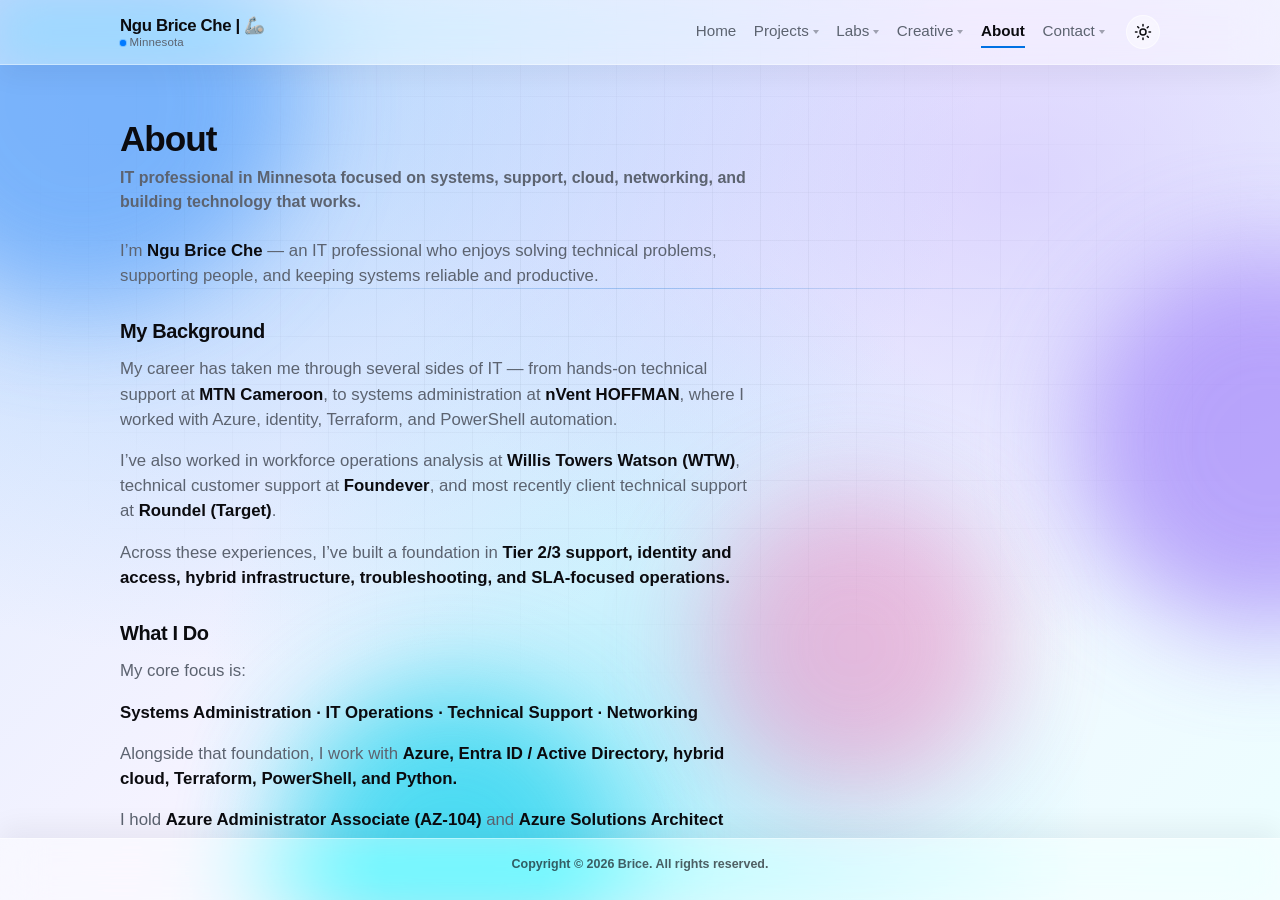
==== commit 15037939: "Publish About rewrite and Ramsey, Minnesota map pin. About now uses the Desktop sections (intro, My " ====
--- a/about.html
+++ b/about.html
@@ -3,7 +3,7 @@
 <head>
   <meta charset="UTF-8" />
   <meta name="viewport" content="width=device-width, initial-scale=1" />
-  <title>Ngu Brice Che — About</title>
+  <title>Ngu Brice Che | 🦾 — About</title>
   <link rel="icon" href="assets/favicon.svg" type="image/svg+xml" />
   <link rel="stylesheet" href="css/site.css" />
   <script>
@@ -27,7 +27,7 @@
     <div class="wrap nav">
       <div class="brand">
         <a class="brand-name" href="index.html">Ngu Brice Che | 🦾</a>
-        <a class="brand-loc" href="https://maps.apple.com/?q=Minnesota" target="_blank" rel="noopener noreferrer"><span class="loc-pin" aria-hidden="true"></span><span class="brand-loc-text">Minnesota</span></a>
+        <a class="brand-loc" href="https://maps.apple.com/?q=Ramsey%2C%20Minnesota" target="_blank" rel="noopener noreferrer"><span class="loc-pin" aria-hidden="true"></span><span class="brand-loc-text">Minnesota</span></a>
       </div>
       <nav class="nav-links" aria-label="Primary">
         <a href="index.html" data-nav="home">Home</a>
@@ -92,14 +92,27 @@
   <main class="page wrap">
     <div class="page-hero">
       <h1 class="page-title">About</h1>
-      <p class="lede">IT professional in Minnesota — systems, support, cloud, and a creative toolkit on the side.</p>
+      <p class="lede"><strong>IT professional in Minnesota focused on systems, support, cloud, networking, and building technology that works.</strong></p>
     </div>
     <section class="block" style="padding-top:0;">
       <div class="prose">
-        <p><strong>I'm Ngu Brice Che</strong> — an IT professional who builds, supports, and troubleshoots technology environments so people and systems stay productive.</p>
-        <p><strong>Background.</strong> My path runs from hands-on IT support at MTN Cameroon, through system administration at nVent HOFFMAN (Azure, identity, Terraform/PowerShell automation), workforce operations analysis at WTW, short technical customer support at Foundever, and most recently client technical support at Roundel (Target). Across those roles I have done Tier 2/3 support, identity and access work, hybrid infrastructure, and reliable SLA-minded operations.</p>
-        <p><strong>Skills.</strong> Core focus is systems administration, IT operations, technical support, and networking. I also work with Azure, Entra ID / Active Directory, hybrid cloud, Terraform, PowerShell, and Python. I hold Azure Solutions Architect Expert (AZ-305) and Azure Administrator Associate (AZ-104), and I am intentionally growing toward cybersecurity and security operations without claiming SOC or expert security titles I have not earned.</p>
-        <p><strong>Creative side.</strong> Outside core IT I edit video and photos, design resumes, write technical documentation, and use AI-assisted workflows (tools like Final Cut, CapCut, Canva, Pixelmator, Notion, and similar). Those skills are complementary extras — useful for communication and polish — not a second career identity.</p>
+        <p>I’m <strong>Ngu Brice Che</strong> — an IT professional who enjoys solving technical problems, supporting people, and keeping systems reliable and productive.</p>
+
+        <h2>My Background</h2>
+        <p>My career has taken me through several sides of IT — from hands-on technical support at <strong>MTN Cameroon</strong>, to systems administration at <strong>nVent HOFFMAN</strong>, where I worked with Azure, identity, Terraform, and PowerShell automation.</p>
+        <p>I’ve also worked in workforce operations analysis at <strong>Willis Towers Watson (WTW)</strong>, technical customer support at <strong>Foundever</strong>, and most recently client technical support at <strong>Roundel (Target)</strong>.</p>
+        <p>Across these experiences, I’ve built a foundation in <strong>Tier 2/3 support, identity and access, hybrid infrastructure, troubleshooting, and SLA-focused operations.</strong></p>
+
+        <h2>What I Do</h2>
+        <p>My core focus is:</p>
+        <p><strong>Systems Administration · IT Operations · Technical Support · Networking</strong></p>
+        <p>Alongside that foundation, I work with <strong>Azure, Entra ID / Active Directory, hybrid cloud, Terraform, PowerShell, and Python.</strong></p>
+        <p>I hold <strong>Azure Administrator Associate (AZ-104)</strong> and <strong>Azure Solutions Architect Expert (AZ-305)</strong> certifications. I’m also intentionally building toward <strong>cybersecurity and security operations</strong>, continuing to expand my technical skill set as I grow.</p>
+
+        <h2>Beyond IT</h2>
+        <p>Technology is my main focus, but it isn’t the only thing I enjoy building.</p>
+        <p>I also work with <strong>video and photo editing, resume design, technical documentation, content creation, and AI-assisted workflows</strong>. These creative skills complement my IT background and give me another way to communicate ideas, solve problems, and bring projects to life.</p>
+        <p><strong>IT is the foundation. Creativity is another tool in the toolbox.</strong></p>
       </div>
       <div class="actions" style="justify-content:flex-start;margin-top:2rem;">
         <a class="btn btn-primary" href="projects.html">See projects</a>
--- a/css/site.css
+++ b/css/site.css
@@ -2898,3 +2898,185 @@
 details.creative-card[open] .creative-summary h3 {
   color: var(--text);
 }
+
+
+.lede p {
+  margin: 0 0 0.85rem;
+  max-width: 42rem;
+  color: inherit;
+  font-size: inherit;
+  line-height: inherit;
+}
+.lede p:last-child {
+  margin-bottom: 0;
+}
+
+
+/* Clickable destination cards (Home “browse” grid) */
+a.card.card-hit {
+  display: block;
+  color: inherit;
+  text-decoration: none;
+  cursor: pointer;
+}
+a.card.card-hit:hover {
+  transform: translateY(-4px);
+  box-shadow: 0 16px 40px rgba(15, 23, 42, 0.12);
+}
+a.card.card-hit p {
+  margin-bottom: 0;
+}
+.section-head--solo {
+  margin-bottom: 1.5rem;
+}
+.section-head .section-lead {
+  margin: 0;
+  max-width: 42rem;
+  font-size: clamp(1.35rem, 2.6vw, 1.75rem);
+  font-weight: 750;
+  letter-spacing: -0.025em;
+  line-height: 1.25;
+  color: var(--text);
+}
+
+
+/* AI-Assisted Workflows — interactive tool cards */
+.ai-intro {
+  margin: 0 0 1rem;
+  color: var(--muted);
+  font-size: 0.98rem;
+  line-height: 1.55;
+  max-width: 44rem;
+}
+.ai-tool-grid {
+  display: grid;
+  grid-template-columns: repeat(3, minmax(0, 1fr));
+  gap: 0.75rem;
+  margin-top: 0.35rem;
+}
+@media (max-width: 900px) {
+  .ai-tool-grid { grid-template-columns: repeat(2, minmax(0, 1fr)); }
+}
+@media (max-width: 560px) {
+  .ai-tool-grid { grid-template-columns: 1fr; }
+}
+a.ai-tool-card {
+  display: flex;
+  flex-direction: column;
+  gap: 0.45rem;
+  padding: 0.95rem 1rem;
+  border-radius: 16px;
+  border: 1px solid var(--line);
+  background: color-mix(in srgb, var(--card) 88%, transparent);
+  box-shadow: 0 1px 0 rgba(15, 23, 42, 0.04);
+  text-decoration: none;
+  color: inherit;
+  transition: transform 180ms ease, box-shadow 180ms ease, border-color 180ms ease, background 180ms ease;
+}
+a.ai-tool-card:hover,
+a.ai-tool-card:focus-visible {
+  transform: translateY(-3px);
+  border-color: color-mix(in srgb, var(--blue) 45%, var(--line));
+  box-shadow: 0 12px 28px rgba(15, 23, 42, 0.1);
+  outline: none;
+}
+a.ai-tool-card:focus-visible {
+  box-shadow: 0 0 0 3px color-mix(in srgb, var(--blue) 35%, transparent), 0 12px 28px rgba(15, 23, 42, 0.1);
+}
+.ai-tool-top {
+  display: flex;
+  align-items: center;
+  gap: 0.55rem;
+  flex-wrap: wrap;
+}
+.ai-tool-logo {
+  width: 28px;
+  height: 28px;
+  border-radius: 8px;
+  flex-shrink: 0;
+  object-fit: cover;
+}
+.ai-tool-name {
+  font-weight: 700;
+  font-size: 0.95rem;
+  letter-spacing: -0.01em;
+}
+.ai-tool-badge {
+  margin-left: auto;
+  font-size: 0.65rem;
+  font-weight: 700;
+  letter-spacing: 0.04em;
+  text-transform: uppercase;
+  color: #92400e;
+  background: #fef3c7;
+  border-radius: 999px;
+  padding: 0.18rem 0.45rem;
+}
+html[data-theme="dark"] .ai-tool-badge {
+  color: #fde68a;
+  background: rgba(146, 64, 14, 0.35);
+}
+.ai-tool-desc {
+  margin: 0;
+  font-size: 0.86rem;
+  line-height: 1.45;
+  color: var(--muted);
+}
+.ai-tool-examples {
+  margin: 0;
+  font-size: 0.78rem;
+  line-height: 1.4;
+  color: color-mix(in srgb, var(--muted) 85%, var(--text));
+}
+.ai-tool-examples span {
+  font-weight: 700;
+  color: var(--text);
+  margin-right: 0.2rem;
+}
+a.ai-tool-card.is-exploring {
+  border-style: dashed;
+}
+@media (prefers-reduced-motion: reduce) {
+  a.ai-tool-card { transition: none; }
+  a.ai-tool-card:hover,
+  a.ai-tool-card:focus-visible { transform: none; }
+}
+
+/* Creative list view — single column, expand down */
+.grid.creative-grid,
+.creative-grid {
+  display: flex !important;
+  flex-direction: column !important;
+  grid-template-columns: none !important;
+  gap: 1rem;
+  max-width: 44rem;
+  margin-inline: auto;
+  width: 100%;
+}
+details.creative-card.card {
+  width: 100%;
+  display: block;
+}
+.creative-summary {
+  display: flex;
+  flex-direction: column;
+  align-items: flex-start;
+  gap: 0.65rem;
+}
+.creative-more {
+  display: block;
+  width: 100%;
+}
+/* AI tool cards stay a nested responsive grid inside the expanded card */
+.ai-tool-grid {
+  max-width: 100%;
+}
+
+
+.prose h2 {
+  margin: 1.75rem 0 0.65rem;
+  font-size: 1.25rem;
+  font-weight: 750;
+  letter-spacing: -0.02em;
+}
+.prose h2:first-child { margin-top: 0; }
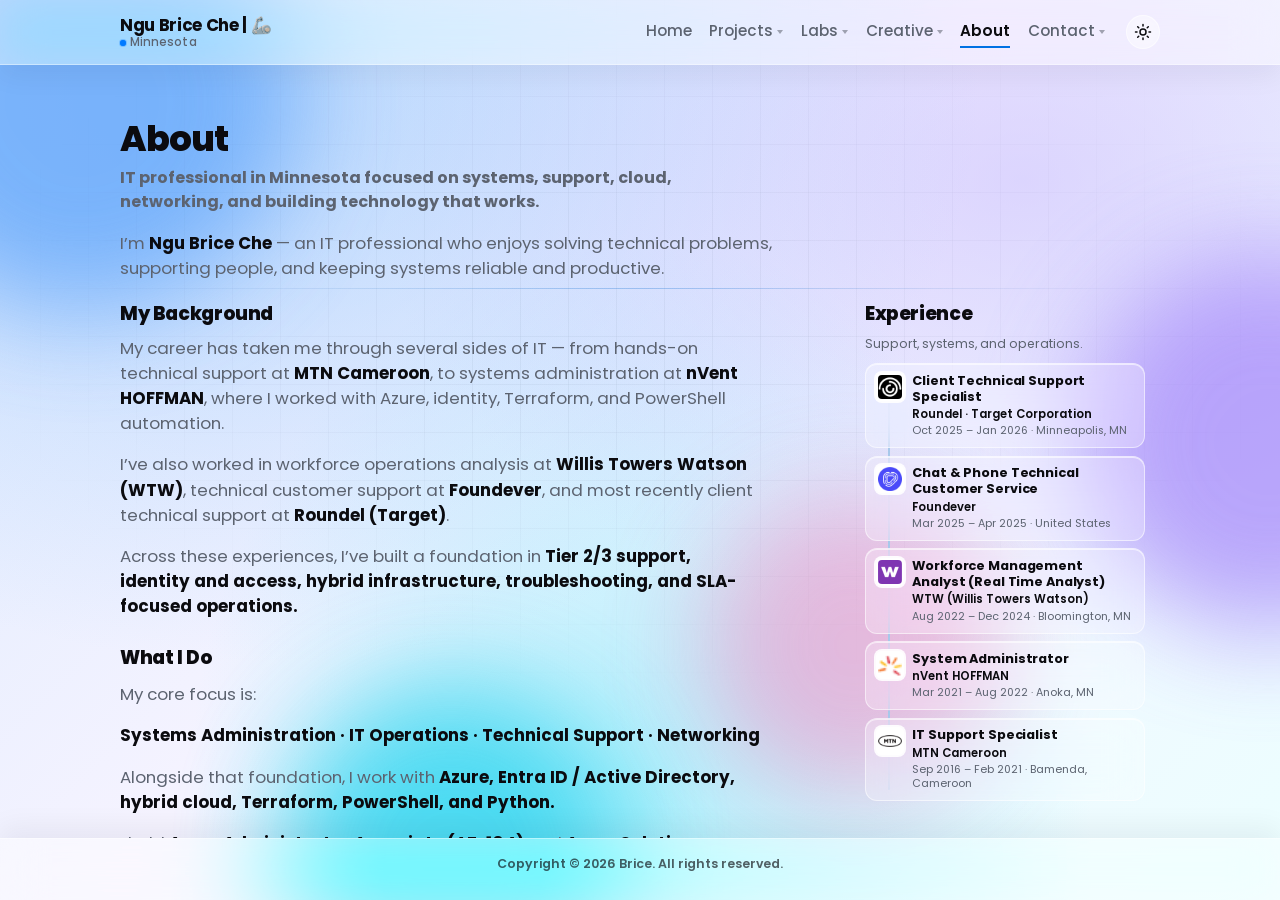
==== commit c086d8fa: "Publish PO: calmer motion, Poppins site-wide, hero centering, nav/contact fixes - Add js/motion.js a" ====
--- a/about.html
+++ b/about.html
@@ -5,6 +5,9 @@
   <meta name="viewport" content="width=device-width, initial-scale=1" />
   <title>Ngu Brice Che | 🦾 — About</title>
   <link rel="icon" href="assets/favicon.svg" type="image/svg+xml" />
+  <link rel="preconnect" href="https://fonts.googleapis.com" />
+  <link rel="preconnect" href="https://fonts.gstatic.com" crossorigin />
+  <link rel="stylesheet" href="https://fonts.googleapis.com/css2?family=Poppins:wght@400;500;600;700&amp;display=swap" />
   <link rel="stylesheet" href="css/site.css" />
   <script>
     (function () {
@@ -89,32 +92,92 @@
       </nav>
     </div>
   </header>
-  <main class="page wrap">
+  <main class="page wrap about-page">
     <div class="page-hero">
       <h1 class="page-title">About</h1>
       <p class="lede"><strong>IT professional in Minnesota focused on systems, support, cloud, networking, and building technology that works.</strong></p>
     </div>
-    <section class="block" style="padding-top:0;">
+
+    <section class="block about-intro" style="padding-top:0;padding-bottom:0.5rem;">
       <div class="prose">
         <p>I’m <strong>Ngu Brice Che</strong> — an IT professional who enjoys solving technical problems, supporting people, and keeping systems reliable and productive.</p>
+      </div>
+    </section>
 
-        <h2>My Background</h2>
-        <p>My career has taken me through several sides of IT — from hands-on technical support at <strong>MTN Cameroon</strong>, to systems administration at <strong>nVent HOFFMAN</strong>, where I worked with Azure, identity, Terraform, and PowerShell automation.</p>
-        <p>I’ve also worked in workforce operations analysis at <strong>Willis Towers Watson (WTW)</strong>, technical customer support at <strong>Foundever</strong>, and most recently client technical support at <strong>Roundel (Target)</strong>.</p>
-        <p>Across these experiences, I’ve built a foundation in <strong>Tier 2/3 support, identity and access, hybrid infrastructure, troubleshooting, and SLA-focused operations.</strong></p>
+    <section class="block about-split" style="padding-top:0.75rem;" aria-label="About and experience">
+      <div class="about-copy">
+        <div class="prose">
+          <h2 class="about-col-title">My Background</h2>
+          <p>My career has taken me through several sides of IT — from hands-on technical support at <strong>MTN Cameroon</strong>, to systems administration at <strong>nVent HOFFMAN</strong>, where I worked with Azure, identity, Terraform, and PowerShell automation.</p>
+          <p>I’ve also worked in workforce operations analysis at <strong>Willis Towers Watson (WTW)</strong>, technical customer support at <strong>Foundever</strong>, and most recently client technical support at <strong>Roundel (Target)</strong>.</p>
+          <p>Across these experiences, I’ve built a foundation in <strong>Tier 2/3 support, identity and access, hybrid infrastructure, troubleshooting, and SLA-focused operations.</strong></p>
 
-        <h2>What I Do</h2>
-        <p>My core focus is:</p>
-        <p><strong>Systems Administration · IT Operations · Technical Support · Networking</strong></p>
-        <p>Alongside that foundation, I work with <strong>Azure, Entra ID / Active Directory, hybrid cloud, Terraform, PowerShell, and Python.</strong></p>
-        <p>I hold <strong>Azure Administrator Associate (AZ-104)</strong> and <strong>Azure Solutions Architect Expert (AZ-305)</strong> certifications. I’m also intentionally building toward <strong>cybersecurity and security operations</strong>, continuing to expand my technical skill set as I grow.</p>
+          <h2>What I Do</h2>
+          <p>My core focus is:</p>
+          <p><strong>Systems Administration · IT Operations · Technical Support · Networking</strong></p>
+          <p>Alongside that foundation, I work with <strong>Azure, Entra ID / Active Directory, hybrid cloud, Terraform, PowerShell, and Python.</strong></p>
+          <p>I hold <strong>Azure Administrator Associate (AZ-104)</strong> and <strong>Azure Solutions Architect Expert (AZ-305)</strong> certifications. I’m also intentionally building toward <strong>cybersecurity and security operations</strong>, continuing to expand my technical skill set as I grow.</p>
+        </div>
+      </div>
 
-        <h2>Beyond IT</h2>
+      <aside class="about-timeline" aria-labelledby="experience-heading">
+        <div class="about-timeline-head">
+          <h2 id="experience-heading" class="about-col-title">Experience</h2>
+          <p>Support, systems, and operations.</p>
+        </div>
+        <ol class="experience-list experience-timeline">
+          <li class="experience-item">
+            <img class="experience-logo" src="assets/companies/roundel-fav.png" width="48" height="48" alt="Roundel logo" />
+            <div class="experience-body">
+              <h3 class="experience-title">Client Technical Support Specialist</h3>
+              <p class="experience-company">Roundel · Target Corporation</p>
+              <p class="experience-meta"><time datetime="2025-10">Oct 2025</time> – <time datetime="2026-01">Jan 2026</time> · Minneapolis, MN</p>
+            </div>
+          </li>
+          <li class="experience-item">
+            <img class="experience-logo" src="assets/companies/foundever-fav.png" width="48" height="48" alt="Foundever logo" />
+            <div class="experience-body">
+              <h3 class="experience-title">Chat &amp; Phone Technical Customer Service</h3>
+              <p class="experience-company">Foundever</p>
+              <p class="experience-meta"><time datetime="2025-03">Mar 2025</time> – <time datetime="2025-04">Apr 2025</time> · United States</p>
+            </div>
+          </li>
+          <li class="experience-item">
+            <img class="experience-logo" src="assets/companies/wtwco-fav.png" width="48" height="48" alt="WTW logo" />
+            <div class="experience-body">
+              <h3 class="experience-title">Workforce Management Analyst (Real Time Analyst)</h3>
+              <p class="experience-company">WTW (Willis Towers Watson)</p>
+              <p class="experience-meta"><time datetime="2022-08">Aug 2022</time> – <time datetime="2024-12">Dec 2024</time> · Bloomington, MN</p>
+            </div>
+          </li>
+          <li class="experience-item">
+            <img class="experience-logo" src="assets/companies/nvent-fav.png" width="48" height="48" alt="nVent logo" />
+            <div class="experience-body">
+              <h3 class="experience-title">System Administrator</h3>
+              <p class="experience-company">nVent HOFFMAN</p>
+              <p class="experience-meta"><time datetime="2021-03">Mar 2021</time> – <time datetime="2022-08">Aug 2022</time> · Anoka, MN</p>
+            </div>
+          </li>
+          <li class="experience-item">
+            <img class="experience-logo" src="assets/companies/mtn-fav.png" width="48" height="48" alt="MTN logo" />
+            <div class="experience-body">
+              <h3 class="experience-title">IT Support Specialist</h3>
+              <p class="experience-company">MTN Cameroon</p>
+              <p class="experience-meta"><time datetime="2016-09">Sep 2016</time> – <time datetime="2021-02">Feb 2021</time> · Bamenda, Cameroon</p>
+            </div>
+          </li>
+        </ol>
+      </aside>
+    </section>
+
+    <section class="block about-beyond" aria-labelledby="beyond-heading">
+      <div class="prose">
+        <h2 id="beyond-heading">Beyond IT</h2>
         <p>Technology is my main focus, but it isn’t the only thing I enjoy building.</p>
         <p>I also work with <strong>video and photo editing, resume design, technical documentation, content creation, and AI-assisted workflows</strong>. These creative skills complement my IT background and give me another way to communicate ideas, solve problems, and bring projects to life.</p>
         <p><strong>IT is the foundation. Creativity is another tool in the toolbox.</strong></p>
       </div>
-      <div class="actions" style="justify-content:flex-start;margin-top:2rem;">
+      <div class="actions about-actions">
         <a class="btn btn-primary" href="projects.html">See projects</a>
         <a class="btn btn-secondary" href="creative.html">Creative</a>
         <a class="btn btn-secondary" href="contact.html">Contact</a>
@@ -128,5 +191,6 @@
   </footer>
   <script src="js/theme.js"></script>
   <script src="js/nav.js"></script>
+  <script src="js/motion.js"></script>
 </body>
 </html>
--- a/css/site.css
+++ b/css/site.css
@@ -145,7 +145,7 @@
 
 body {
   margin: 0;
-  font-family: -apple-system, BlinkMacSystemFont, "SF Pro Text", "SF Pro Display", "Helvetica Neue", Helvetica, Arial, sans-serif;
+  font-family: var(--font-sans);
   color: var(--text);
   background: var(--bg);
   line-height: 1.5;
@@ -688,7 +688,7 @@
 
 .file-body.empty {
   color: var(--muted);
-  font-family: -apple-system, BlinkMacSystemFont, "SF Pro Text", "SF Pro Display", "Helvetica Neue", Helvetica, Arial, sans-serif;
+  font-family: var(--font-sans);
   font-size: 0.95rem;
 }
 
@@ -2447,15 +2447,21 @@
   filter: blur(2px);
 }
 .subtitle-rotate.is-in {
-  animation: skill-rotate-in 420ms ease both;
+  animation: skill-rotate-in 420ms cubic-bezier(0.34, 1.3, 0.64, 1) both;
 }
 @keyframes skill-rotate-in {
-  from {
+  0% {
     opacity: 0;
     transform: translateY(-0.4em);
     filter: blur(2px);
   }
-  to {
+  55% {
+    opacity: 1;
+    transform: translateY(0.08em);
+    filter: blur(0);
+  }
+  78% { transform: translateY(-0.04em); }
+  100% {
     opacity: 1;
     transform: translateY(0);
     filter: blur(0);
@@ -3080,3 +3086,710 @@
   letter-spacing: -0.02em;
 }
 .prose h2:first-child { margin-top: 0; }
+/* Projects case-study redesign */
+
+/* Projects case-study redesign */
+.page-projects .lede-support {
+  margin: 0.75rem auto 0;
+  max-width: 42rem;
+  color: var(--muted);
+  font-size: 1.02rem;
+  line-height: 1.55;
+}
+.projects-vs-labs {
+  margin: 1.1rem auto 0;
+  max-width: 42rem;
+  font-size: 0.92rem;
+  color: var(--muted);
+  line-height: 1.5;
+}
+.projects-vs-labs a { color: var(--blue); font-weight: 650; }
+.project-showcase {
+  display: grid;
+  grid-template-columns: repeat(2, minmax(0, 1fr));
+  gap: 1.25rem;
+}
+@media (max-width: 860px) {
+  .project-showcase { grid-template-columns: 1fr; }
+}
+.project-card--case {
+  display: flex;
+  flex-direction: column;
+  overflow: hidden;
+  border-radius: 24px;
+  padding: 0;
+  opacity: 0;
+  transform: translateY(12px);
+  animation: projectEnter 480ms ease forwards;
+  animation-delay: var(--enter-delay, 0ms);
+  transition: transform 180ms ease, box-shadow 180ms ease;
+}
+@keyframes projectEnter {
+  60%  { opacity: 1; transform: translateY(-3px); }
+  82%  { transform: translateY(1px); }
+  to   { opacity: 1; transform: translateY(0); }
+}
+.project-card--case:hover {
+  transform: translateY(-4px);
+}
+.project-card--case .project-shot {
+  position: relative;
+  aspect-ratio: 16 / 10;
+  background: color-mix(in srgb, var(--blue) 8%, var(--panel));
+  overflow: hidden;
+}
+.project-card--case .project-shot img {
+  width: 100%;
+  height: 100%;
+  object-fit: cover;
+  display: block;
+}
+.shot-badge {
+  position: absolute;
+  top: 0.75rem;
+  left: 0.75rem;
+}
+.project-card--case .project-body {
+  padding: 1.15rem 1.25rem 1.25rem;
+  display: flex;
+  flex-direction: column;
+  gap: 0.45rem;
+  flex: 1;
+}
+.project-card--case h3 {
+  margin: 0;
+  font-size: 1.2rem;
+  letter-spacing: -0.02em;
+}
+.project-short {
+  margin: 0;
+  color: var(--muted);
+  font-size: 0.95rem;
+  line-height: 1.45;
+}
+.meta-label {
+  font-size: 0.72rem;
+  font-weight: 700;
+  letter-spacing: 0.04em;
+  text-transform: uppercase;
+  color: var(--muted);
+}
+.project-label-row { margin: 0.35rem 0 0; }
+.project-skills { display: flex; flex-wrap: wrap; gap: 0.35rem; }
+.chip-skill {
+  background: color-mix(in srgb, var(--text) 6%, transparent);
+}
+.project-card--case .project-actions {
+  margin-top: auto;
+  padding-top: 0.75rem;
+}
+.case-study-section[hidden],
+.projects-cards-section[hidden] { display: none !important; }
+.case-study-panel {
+  border-radius: 28px;
+  padding: 1.25rem 1.35rem 1.5rem;
+  background: rgba(255,255,255,0.72);
+  border: 1px solid rgba(255,255,255,0.75);
+  box-shadow: 0 18px 40px rgba(15,23,42,0.08);
+  backdrop-filter: blur(18px) saturate(160%);
+  -webkit-backdrop-filter: blur(18px) saturate(160%);
+}
+html[data-theme="dark"] .case-study-panel {
+  background: rgba(22, 28, 42, 0.62);
+  border-color: rgba(255,255,255,0.12);
+}
+.case-study-top {
+  display: flex;
+  align-items: center;
+  justify-content: space-between;
+  gap: 0.75rem;
+  margin-bottom: 1rem;
+}
+.case-study-hero {
+  display: grid;
+  grid-template-columns: minmax(0, 1.1fr) minmax(0, 1fr);
+  gap: 1.25rem;
+  margin-bottom: 1.25rem;
+}
+@media (max-width: 860px) {
+  .case-study-hero { grid-template-columns: 1fr; }
+}
+.case-study-shot {
+  border-radius: 18px;
+  overflow: hidden;
+  border: 1px solid var(--line);
+  background: var(--panel);
+}
+.case-study-shot img {
+  width: 100%;
+  display: block;
+  aspect-ratio: 16 / 10;
+  object-fit: cover;
+}
+.case-study-intro h2 {
+  margin: 0 0 0.5rem;
+  font-size: clamp(1.4rem, 2.5vw, 1.85rem);
+  letter-spacing: -0.03em;
+}
+.case-study-summary {
+  color: var(--muted);
+  line-height: 1.55;
+  margin: 0 0 0.75rem;
+}
+.case-study-actions {
+  display: flex;
+  flex-wrap: wrap;
+  gap: 0.55rem;
+  margin-top: 1rem;
+}
+.case-study-body {
+  display: grid;
+  grid-template-columns: repeat(2, minmax(0, 1fr));
+  gap: 0.85rem;
+}
+@media (max-width: 720px) {
+  .case-study-body { grid-template-columns: 1fr; }
+}
+.case-block {
+  border-radius: 16px;
+  padding: 1rem 1.05rem;
+  border: 1px solid var(--line);
+  background: color-mix(in srgb, var(--panel) 70%, transparent);
+}
+.case-block h3 {
+  margin: 0 0 0.4rem;
+  font-size: 0.78rem;
+  letter-spacing: 0.04em;
+  text-transform: uppercase;
+  color: var(--muted);
+}
+.case-block p {
+  margin: 0;
+  font-size: 0.95rem;
+  line-height: 1.5;
+}
+.files-repo-picks {
+  display: flex;
+  flex-wrap: wrap;
+  gap: 0.5rem;
+  margin: 0.75rem 0 1rem;
+}
+.files-hint {
+  color: var(--muted);
+  font-size: 0.92rem;
+}
+#explorer[hidden] { display: none !important; }
+@media (prefers-reduced-motion: reduce) {
+  .project-card--case {
+    animation: none;
+    opacity: 1;
+    transform: none;
+  }
+}
+
+/* === home-hub (local) === */
+.home-hub .home-hero {
+  padding: 4.5rem 0 3rem;
+  text-align: center;
+}
+.home-hub .hero-name {
+  margin: 0 0 0.35rem;
+  font-size: clamp(1.05rem, 2.2vw, 1.2rem);
+  font-weight: 650;
+  letter-spacing: -0.01em;
+  color: var(--muted);
+}
+.home-hub .home-hero h1 {
+  margin: 0;
+  font-size: clamp(2.35rem, 6vw, 3.4rem);
+  letter-spacing: -0.045em;
+  line-height: 1.05;
+  font-weight: 800;
+}
+.home-hub .home-focus {
+  margin: 0.85rem auto 0;
+  max-width: 40rem;
+  font-weight: 650;
+  color: var(--muted);
+}
+.home-hub .home-intro {
+  margin: 1.1rem auto 0;
+  max-width: 38rem;
+  text-align: center;
+  color: var(--muted);
+  font-size: 1.05rem;
+  line-height: 1.55;
+}
+.home-hub .home-hero .actions {
+  margin-top: 1.6rem;
+  justify-content: center;
+}
+.home-hub .section-head {
+  text-align: left;
+}
+.home-hub .section-head p {
+  margin: 0.45rem 0 0;
+  color: var(--muted);
+  max-width: 36rem;
+}
+.home-do-grid {
+  grid-template-columns: repeat(4, minmax(0, 1fr));
+  gap: 1rem;
+}
+.home-do-card {
+  height: 100%;
+}
+.home-do-card .home-do-icon {
+  width: 42px;
+  height: 42px;
+  border-radius: 12px;
+  display: grid;
+  place-items: center;
+  margin-bottom: 0.85rem;
+  color: var(--blue);
+  background: var(--blue-soft);
+}
+.home-do-card h3 {
+  margin: 0 0 0.4rem;
+  font-size: 1.05rem;
+  letter-spacing: -0.02em;
+}
+.home-do-card p {
+  margin: 0;
+  color: var(--muted);
+  font-size: 0.95rem;
+  line-height: 1.5;
+}
+.home-featured-grid {
+  grid-template-columns: repeat(3, minmax(0, 1fr));
+  gap: 1rem;
+}
+.home-feature-card {
+  padding: 0;
+  overflow: hidden;
+  display: flex;
+  flex-direction: column;
+  height: 100%;
+}
+.home-feature-img {
+  width: 100%;
+  aspect-ratio: 16 / 10;
+  object-fit: cover;
+  display: block;
+  background: color-mix(in srgb, var(--text) 6%, transparent);
+}
+.home-feature-body {
+  padding: 1rem 1.15rem 1.25rem;
+  display: flex;
+  flex-direction: column;
+  gap: 0.15rem;
+  flex: 1;
+}
+.home-feature-body h3 {
+  margin: 0.35rem 0 0.25rem;
+  font-size: 1.08rem;
+  letter-spacing: -0.02em;
+}
+.home-feature-body p {
+  margin: 0;
+  color: var(--muted);
+  font-size: 0.95rem;
+  line-height: 1.5;
+}
+.home-snapshot {
+  text-align: left;
+  padding: 1.5rem 1.5rem 1.35rem;
+}
+.home-snapshot p {
+  margin: 0 0 0.9rem;
+  color: var(--muted);
+  line-height: 1.6;
+}
+.home-snapshot p:last-of-type {
+  margin-bottom: 0;
+}
+.home-snapshot .actions {
+  margin-top: 1.2rem;
+}
+.home-beyond-grid {
+  grid-template-columns: repeat(3, minmax(0, 1fr));
+  gap: 1rem;
+}
+.home-beyond-card {
+  height: 100%;
+}
+.home-beyond-card h3 {
+  margin: 0.45rem 0 0.35rem;
+  font-size: 1.05rem;
+  letter-spacing: -0.02em;
+}
+.home-beyond-card p {
+  margin: 0;
+  color: var(--muted);
+  font-size: 0.95rem;
+  line-height: 1.5;
+}
+.home-section-actions {
+  margin-top: 1.35rem;
+  justify-content: flex-start;
+}
+.home-connect {
+  padding-bottom: 3.5rem;
+}
+.home-connect .section-head {
+  text-align: center;
+}
+.home-connect .section-head p {
+  margin-left: auto;
+  margin-right: auto;
+}
+.home-connect-actions {
+  justify-content: center;
+  flex-wrap: wrap;
+  margin-top: 0.25rem;
+}
+@media (max-width: 960px) {
+  .home-do-grid,
+  .home-featured-grid,
+  .home-beyond-grid {
+    grid-template-columns: 1fr 1fr;
+  }
+}
+@media (max-width: 640px) {
+  .home-do-grid,
+  .home-featured-grid,
+  .home-beyond-grid {
+    grid-template-columns: 1fr;
+  }
+  .home-hub .home-hero {
+    padding-top: 3rem;
+    padding-bottom: 2.25rem;
+  }
+  .home-section-actions,
+  .home-snapshot .actions {
+    justify-content: stretch;
+  }
+  .home-section-actions .btn,
+  .home-snapshot .actions .btn {
+    flex: 1 1 auto;
+    text-align: center;
+  }
+}
+@media (prefers-reduced-motion: reduce) {
+  .home-feature-card,
+  .home-do-card,
+  .home-beyond-card {
+    transition: none;
+  }
+}
+
+/* === about-split (local) === */
+.about-page .page-hero {
+  padding-bottom: 1.1rem;
+}
+.about-intro {
+  padding-bottom: 0.35rem;
+}
+.about-intro .prose {
+  max-width: none;
+}
+.about-intro .prose p {
+  margin: 0;
+  max-width: 42rem;
+}
+.about-split {
+  display: grid;
+  grid-template-columns: minmax(0, 1fr) minmax(220px, 280px);
+  column-gap: clamp(1.75rem, 4vw, 3rem);
+  row-gap: 1.75rem;
+  align-items: start;
+  isolation: isolate;
+}
+.about-copy {
+  grid-column: 1;
+  grid-row: 1;
+  min-width: 0;
+  padding-right: 0.25rem;
+  z-index: 1;
+}
+.about-timeline {
+  grid-column: 2;
+  grid-row: 1;
+  min-width: 0;
+  width: 100%;
+  max-width: 280px;
+  justify-self: end;
+  position: relative;
+  z-index: 1;
+}
+.about-copy .prose {
+  max-width: 40rem; /* keep text from running into the timeline gutter */
+}
+.about-page h2.about-col-title {
+  margin: 0 0 0.65rem;
+  font-size: 1.18rem;
+  font-weight: 750;
+  letter-spacing: -0.02em;
+  line-height: 1.25;
+  color: var(--text);
+}
+.about-copy .prose h2:not(.about-col-title) {
+  margin-top: 1.5rem;
+  font-size: 1.18rem;
+}
+.about-timeline-head {
+  margin: 0 0 0.65rem;
+}
+.about-timeline-head p {
+  margin: 0.2rem 0 0;
+  color: var(--muted);
+  font-size: 0.78rem;
+  line-height: 1.35;
+}
+.experience-body {
+  min-width: 0;
+}
+.about-timeline .experience-list {
+  gap: 0.45rem;
+}
+.about-timeline .experience-item {
+  grid-template-columns: 28px minmax(0, 1fr);
+  gap: 0.45rem 0.55rem;
+  padding: 0.55rem 0.6rem;
+  border-radius: 12px;
+}
+.about-timeline .experience-logo {
+  width: 28px;
+  height: 28px;
+  border-radius: 6px;
+  padding: 2px;
+  box-shadow: 0 0 0 2px color-mix(in srgb, var(--bg) 90%, transparent);
+}
+.about-timeline .experience-title {
+  font-size: 0.8rem;
+  line-height: 1.25;
+  margin: 0 0 0.08rem;
+}
+.about-timeline .experience-company {
+  font-size: 0.72rem;
+  margin: 0 0 0.08rem;
+}
+.about-timeline .experience-meta {
+  font-size: 0.68rem;
+  line-height: 1.3;
+}
+.experience-timeline {
+  position: relative;
+}
+.experience-timeline::before {
+  content: "";
+  position: absolute;
+  left: calc(0.6rem + 14px);
+  top: 0.7rem;
+  bottom: 0.7rem;
+  width: 2px;
+  margin-left: -1px;
+  border-radius: 2px;
+  background: color-mix(in srgb, var(--blue) 28%, var(--line));
+  pointer-events: none;
+  z-index: 0;
+}
+.experience-timeline .experience-item {
+  position: relative;
+  z-index: 1;
+}
+.about-beyond {
+  padding-top: 0.5rem;
+  clear: both;
+}
+.about-beyond .prose {
+  max-width: 42rem;
+}
+.about-beyond .prose h2 {
+  margin-top: 0;
+}
+.about-actions {
+  justify-content: flex-start;
+  margin-top: 1.75rem;
+}
+@media (max-width: 960px) {
+  .about-split {
+    grid-template-columns: 1fr;
+    column-gap: 0;
+  }
+  .about-copy,
+  .about-timeline {
+    grid-column: 1;
+    grid-row: auto;
+    max-width: none;
+    justify-self: stretch;
+    padding-right: 0;
+  }
+  .about-timeline {
+    max-width: 22rem;
+  }
+  .about-copy .prose {
+    max-width: none;
+  }
+}
+
+/* =========================================================
+   Motion pass + Poppins (2026-09-26)
+   Calm, one-time entrances; hover-only button pop; gentle
+   float on a few Creative cards. All disabled for
+   prefers-reduced-motion: reduce.
+   ========================================================= */
+:root {
+  --font-sans: "Poppins", -apple-system, BlinkMacSystemFont, "SF Pro Text", "Segoe UI", "Helvetica Neue", Helvetica, Arial, sans-serif;
+  --rv-ease: cubic-bezier(0.22, 1, 0.36, 1);
+  --pop-ease: cubic-bezier(0.34, 1.56, 0.64, 1);
+}
+body,
+button,
+input,
+select,
+textarea {
+  font-family: var(--font-sans);
+}
+
+/* 1. One-time bouncy entrance (js/motion.js adds html.rv-on + .rv) */
+html.rv-on .rv:not(.rv-in):not(.rv-done) {
+  opacity: 0;
+  transform: translateY(16px);
+}
+html.rv-on .rv.rv-in {
+  animation: rvRise 620ms var(--rv-ease) both;
+  animation-delay: var(--rv-delay, 0ms);
+}
+@keyframes rvRise {
+  0%   { opacity: 0; transform: translateY(16px); }
+  60%  { opacity: 1; transform: translateY(-3px); }
+  82%  { transform: translateY(1px); }
+  100% { opacity: 1; transform: translateY(0); }
+}
+
+/* 3. Wave emoji (auto-wrapped by js/motion.js if a 👋 is present) */
+.wave-emoji {
+  display: inline-block;
+  transform-origin: 70% 75%;
+}
+.wave-emoji.is-waving {
+  animation: waveHand 1.1s ease-in-out 2;
+}
+@keyframes waveHand {
+  0%, 60%, 100% { transform: rotate(0deg); }
+  10% { transform: rotate(14deg); }
+  20% { transform: rotate(-8deg); }
+  30% { transform: rotate(14deg); }
+  40% { transform: rotate(-4deg); }
+  50% { transform: rotate(10deg); }
+}
+
+/* 4. Buttons: hover-only pop + soft glow (no idle motion) */
+.btn,
+.contact-icon {
+  transition: transform 220ms var(--pop-ease), box-shadow 240ms ease, background 180ms ease, filter 180ms ease;
+}
+body.glass-po .btn:hover,
+body.glass-po .btn:focus-visible {
+  transform: translateY(-2px) scale(1.03);
+}
+body.glass-po .btn-primary:hover,
+body.glass-po .btn-primary:focus-visible {
+  box-shadow: 0 10px 26px rgba(0, 113, 227, 0.32), 0 0 0 4px rgba(0, 113, 227, 0.12);
+}
+body.glass-po .btn-secondary:hover,
+body.glass-po .btn-secondary:focus-visible {
+  box-shadow: 0 8px 22px rgba(15, 23, 42, 0.10), 0 0 0 4px rgba(0, 113, 227, 0.10);
+}
+body.glass-po .contact-icon:hover,
+body.glass-po .contact-icon:focus-visible {
+  transform: translateY(-2px) scale(1.03);
+  box-shadow: var(--shadow), 0 0 0 4px rgba(0, 113, 227, 0.10), 0 10px 24px rgba(0, 113, 227, 0.14);
+}
+body.glass-po .btn:active,
+body.glass-po .contact-icon:active {
+  transform: translateY(0) scale(0.98);
+}
+
+/* 5. Creative: gentle slow float on a few cards (uses `translate`, so hover transform still works) */
+.page-creative .creative-grid > details.creative-card:nth-child(1):not(.rv-in),
+.page-creative .creative-grid > details.creative-card:nth-child(4):not(.rv-in),
+.page-creative .creative-grid > details.creative-card:nth-child(5):not(.rv-in) {
+  animation: creativeFloat 7s ease-in-out 1.2s infinite;
+}
+.page-creative .creative-grid > details.creative-card:nth-child(4):not(.rv-in) {
+  animation-duration: 8s;
+  animation-delay: 2.4s;
+}
+.page-creative .creative-grid > details.creative-card:nth-child(5):not(.rv-in) {
+  animation-duration: 7.5s;
+  animation-delay: 3.4s;
+}
+.page-creative .creative-grid > details.creative-card:not(.rv-in):hover,
+.page-creative .creative-grid > details.creative-card:not(.rv-in):focus-within,
+.page-creative .creative-grid > details.creative-card:not(.rv-in)[open] {
+  animation-play-state: paused;
+}
+@keyframes creativeFloat {
+  0%, 100% { translate: 0 0; }
+  50% { translate: 0 -4px; }
+}
+
+@media (prefers-reduced-motion: reduce) {
+  html.rv-on .rv,
+  html.rv-on .rv.rv-in {
+    opacity: 1 !important;
+    transform: none !important;
+    animation: none !important;
+  }
+  .wave-emoji,
+  .wave-emoji.is-waving,
+  .subtitle-rotate.is-in,
+  .page-creative .creative-grid > details.creative-card {
+    animation: none !important;
+    translate: none !important;
+  }
+  body.glass-po .btn:hover,
+  body.glass-po .btn:focus-visible,
+  body.glass-po .btn:active,
+  body.glass-po .contact-icon:hover,
+  body.glass-po .contact-icon:focus-visible,
+  body.glass-po .contact-icon:active {
+    transform: none !important;
+  }
+}
+
+/* === Alignment fixes (2026-09-26 22:56) ===
+   Home hero "IT Professional": the base h1 has max-width:16ch + margin:0 auto, but
+   .home-hub .home-hero h1 reset margin to 0, leaving a 16ch box pinned to the left
+   of the hero (text centered inside it, not on the page). Poppins' wider "ch"
+   made the offset larger. Center the box and let it size to the hero. */
+.home-hub .home-hero h1 {
+  margin-left: auto;
+  margin-right: auto;
+  max-width: none;
+  text-wrap: balance;
+}
+/* Focus line: wrap only between items (never inside "Technical Support" etc.), balanced rows */
+.home-hub .home-focus {
+  display: block;
+  text-wrap: balance;
+}
+.home-hub .home-focus .focus-item {
+  white-space: nowrap;
+}
+/* Last nav dropdown (Contact) was centered under its trigger and ran ~14px past
+   the header's right edge; right-align it like the mobile layout does. */
+@media (min-width: 861px) {
+  .nav-links > .nav-item:last-of-type > .nav-dropdown {
+    left: auto;
+    right: 0;
+    transform: translateY(4px);
+  }
+  .nav-links > .nav-item:last-of-type.is-open > .nav-dropdown,
+  .nav-links > .nav-item:last-of-type:hover > .nav-dropdown,
+  .nav-links > .nav-item:last-of-type:focus-within > .nav-dropdown {
+    transform: translateY(0);
+  }
+}
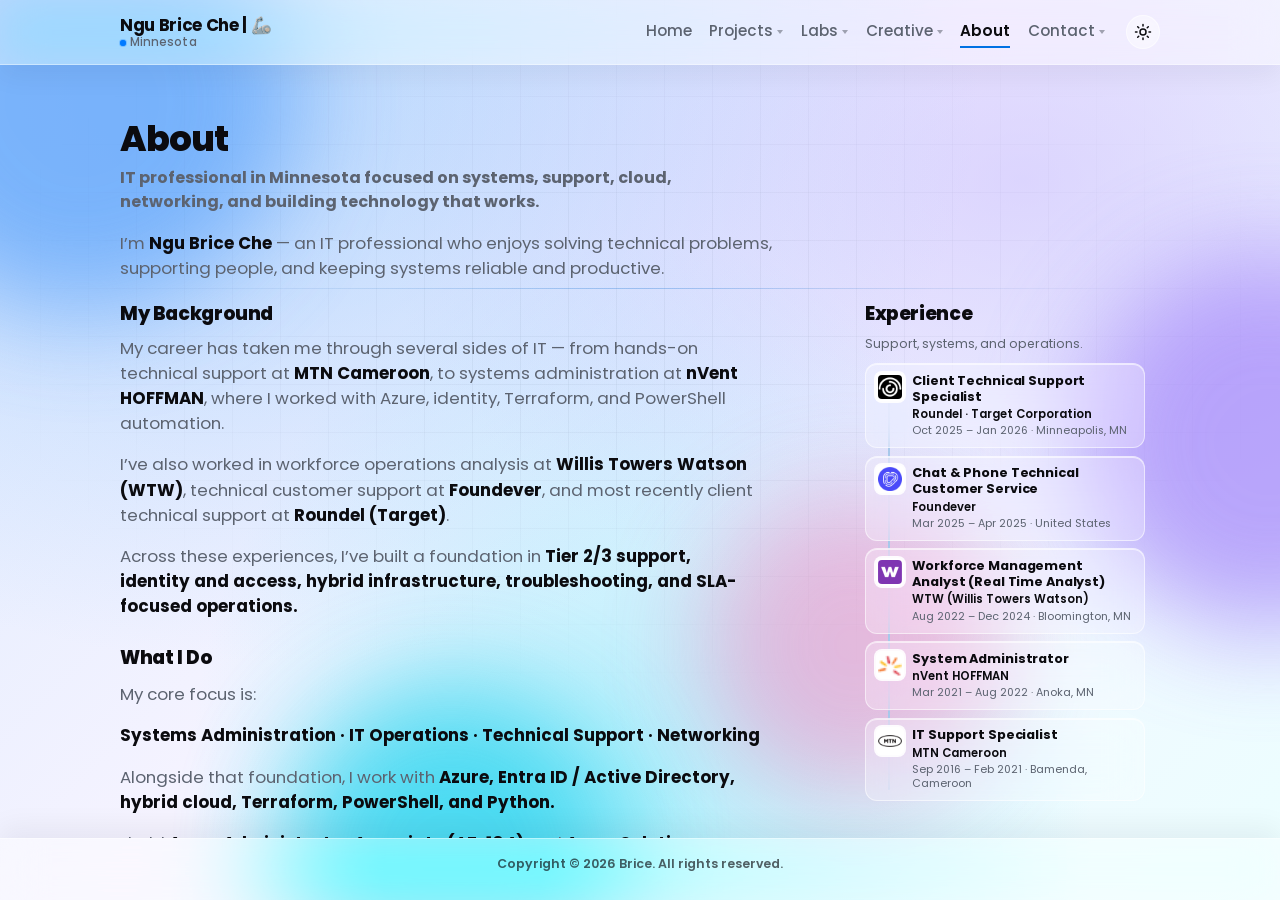
==== commit e18c542b: "Publish PO: trim subtitles, center Creative header, LinkedIn experience links - index.html: remove s" ====
--- a/about.html
+++ b/about.html
@@ -126,46 +126,46 @@
           <p>Support, systems, and operations.</p>
         </div>
         <ol class="experience-list experience-timeline">
-          <li class="experience-item">
+          <li class="experience-entry"><a class="experience-item experience-link" href="https://www.linkedin.com/in/ngubriceche/details/experience/" target="_blank" rel="noopener noreferrer" aria-label="View Roundel / Target Corporation role on LinkedIn">
             <img class="experience-logo" src="assets/companies/roundel-fav.png" width="48" height="48" alt="Roundel logo" />
             <div class="experience-body">
               <h3 class="experience-title">Client Technical Support Specialist</h3>
               <p class="experience-company">Roundel · Target Corporation</p>
               <p class="experience-meta"><time datetime="2025-10">Oct 2025</time> – <time datetime="2026-01">Jan 2026</time> · Minneapolis, MN</p>
             </div>
-          </li>
-          <li class="experience-item">
+          </a></li>
+          <li class="experience-entry"><a class="experience-item experience-link" href="https://www.linkedin.com/in/ngubriceche/details/experience/" target="_blank" rel="noopener noreferrer" aria-label="View Foundever role on LinkedIn">
             <img class="experience-logo" src="assets/companies/foundever-fav.png" width="48" height="48" alt="Foundever logo" />
             <div class="experience-body">
               <h3 class="experience-title">Chat &amp; Phone Technical Customer Service</h3>
               <p class="experience-company">Foundever</p>
               <p class="experience-meta"><time datetime="2025-03">Mar 2025</time> – <time datetime="2025-04">Apr 2025</time> · United States</p>
             </div>
-          </li>
-          <li class="experience-item">
+          </a></li>
+          <li class="experience-entry"><a class="experience-item experience-link" href="https://www.linkedin.com/in/ngubriceche/details/experience/" target="_blank" rel="noopener noreferrer" aria-label="View WTW (Willis Towers Watson) role on LinkedIn">
             <img class="experience-logo" src="assets/companies/wtwco-fav.png" width="48" height="48" alt="WTW logo" />
             <div class="experience-body">
               <h3 class="experience-title">Workforce Management Analyst (Real Time Analyst)</h3>
               <p class="experience-company">WTW (Willis Towers Watson)</p>
               <p class="experience-meta"><time datetime="2022-08">Aug 2022</time> – <time datetime="2024-12">Dec 2024</time> · Bloomington, MN</p>
             </div>
-          </li>
-          <li class="experience-item">
+          </a></li>
+          <li class="experience-entry"><a class="experience-item experience-link" href="https://www.linkedin.com/in/ngubriceche/details/experience/" target="_blank" rel="noopener noreferrer" aria-label="View nVent HOFFMAN role on LinkedIn">
             <img class="experience-logo" src="assets/companies/nvent-fav.png" width="48" height="48" alt="nVent logo" />
             <div class="experience-body">
               <h3 class="experience-title">System Administrator</h3>
               <p class="experience-company">nVent HOFFMAN</p>
               <p class="experience-meta"><time datetime="2021-03">Mar 2021</time> – <time datetime="2022-08">Aug 2022</time> · Anoka, MN</p>
             </div>
-          </li>
-          <li class="experience-item">
+          </a></li>
+          <li class="experience-entry"><a class="experience-item experience-link" href="https://www.linkedin.com/in/ngubriceche/details/experience/" target="_blank" rel="noopener noreferrer" aria-label="View MTN Cameroon role on LinkedIn">
             <img class="experience-logo" src="assets/companies/mtn-fav.png" width="48" height="48" alt="MTN logo" />
             <div class="experience-body">
               <h3 class="experience-title">IT Support Specialist</h3>
               <p class="experience-company">MTN Cameroon</p>
               <p class="experience-meta"><time datetime="2016-09">Sep 2016</time> – <time datetime="2021-02">Feb 2021</time> · Bamenda, Cameroon</p>
             </div>
-          </li>
+          </a></li>
         </ol>
       </aside>
     </section>
--- a/css/site.css
+++ b/css/site.css
@@ -3793,3 +3793,62 @@
     transform: translateY(0);
   }
 }
+
+/* === Creative header centered on the card column (2026-09-29) ===
+   Same max-width + horizontal centering as .creative-grid (44rem, margin-inline:auto),
+   so the intro's edges line up with the single-column cards at every width. */
+.page-creative .page-hero {
+  box-sizing: border-box;
+  width: 100%;
+  max-width: 44rem;
+  margin-inline: auto;
+  text-align: center;
+}
+.page-creative .page-hero .page-title {
+  max-width: none; /* base h1 16ch cap left the title box pinned left */
+  margin-inline: auto;
+}
+.page-creative .page-hero .lede,
+.page-creative .page-hero .lede p {
+  max-width: none;
+  margin-inline: auto;
+  text-align: center;
+}
+
+/* === Experience cards link to LinkedIn (2026-09-29) === */
+.experience-entry {
+  margin: 0;
+  padding: 0;
+}
+a.experience-link {
+  color: inherit;
+  text-decoration: none;
+  cursor: pointer;
+  transition: transform 220ms var(--pop-ease, ease), box-shadow 240ms ease, border-color 200ms ease;
+}
+a.experience-link:hover,
+a.experience-link:focus-visible {
+  transform: translateY(-2px);
+  border-color: color-mix(in srgb, var(--blue) 35%, var(--glass-border));
+  box-shadow:
+    inset 0 1px 0 var(--glass-inset),
+    0 10px 24px rgba(15, 23, 42, 0.10),
+    0 0 0 3px rgba(0, 113, 227, 0.10),
+    0 0 18px rgba(0, 113, 227, 0.16);
+}
+a.experience-link:focus-visible {
+  outline: 2px solid var(--blue);
+  outline-offset: 2px;
+}
+a.experience-link:active {
+  transform: translateY(0);
+}
+@media (prefers-reduced-motion: reduce) {
+  a.experience-link,
+  a.experience-link:hover,
+  a.experience-link:focus-visible,
+  a.experience-link:active {
+    transition: none !important;
+    transform: none !important;
+  }
+}
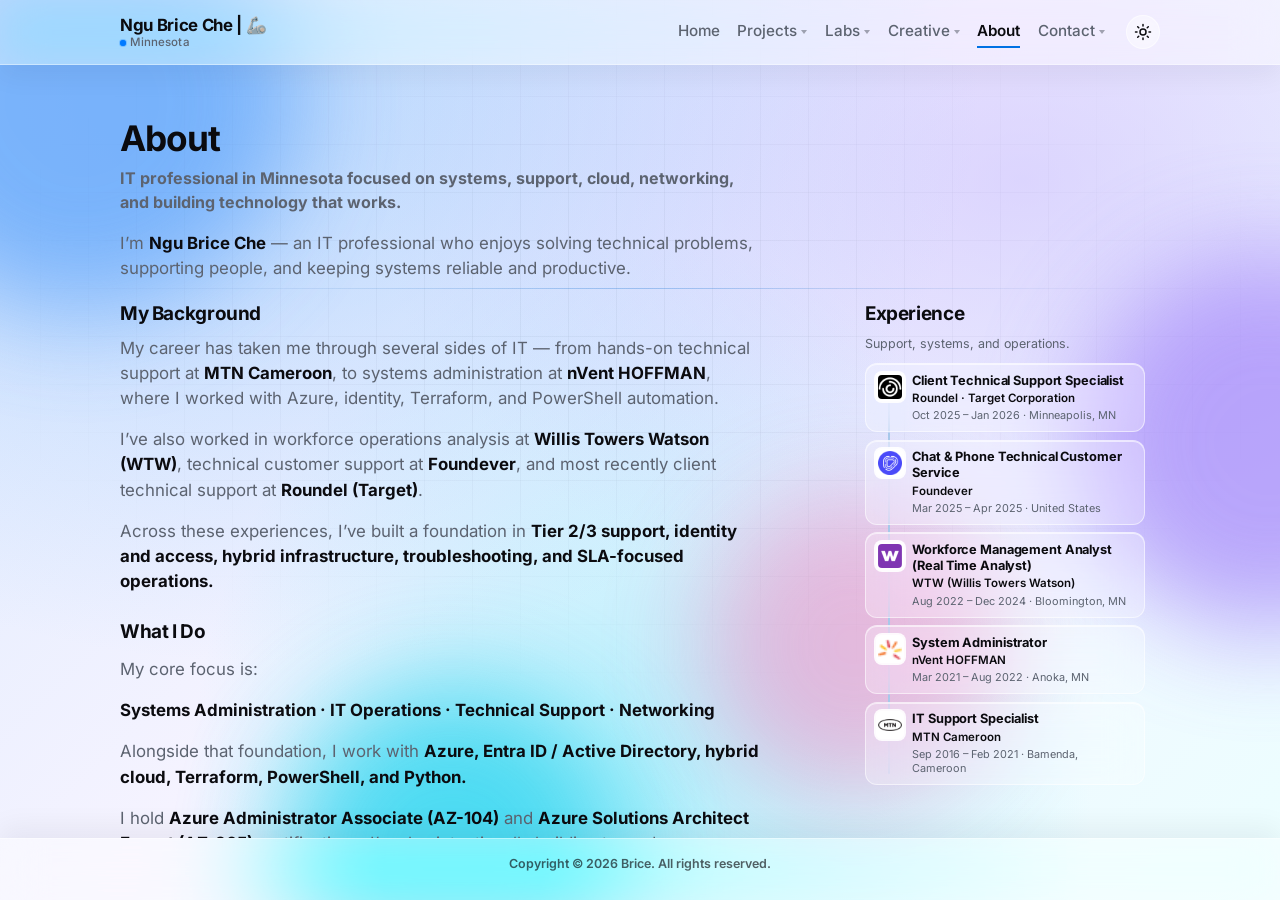
==== commit fec724d5: "Switch font to Inter" ====
--- a/about.html
+++ b/about.html
@@ -5,10 +5,7 @@
   <meta name="viewport" content="width=device-width, initial-scale=1" />
   <title>Ngu Brice Che | 🦾 — About</title>
   <link rel="icon" href="assets/favicon.svg" type="image/svg+xml" />
-  <link rel="preconnect" href="https://fonts.googleapis.com" />
-  <link rel="preconnect" href="https://fonts.gstatic.com" crossorigin />
-  <link rel="stylesheet" href="https://fonts.googleapis.com/css2?family=Poppins:wght@400;500;600;700&amp;display=swap" />
-  <link rel="stylesheet" href="css/site.css" />
+  <link rel="stylesheet" href="css/site.css?v=2026-10-20-inter" />
   <script>
     (function () {
       try {
--- a/css/site.css
+++ b/css/site.css
@@ -1,3 +1,7 @@
+@font-face{font-family:"Inter";font-style:normal;font-weight:400;font-display:swap;src:url("../fonts/inter-latin-400-normal.woff2") format("woff2");}
+@font-face{font-family:"Inter";font-style:normal;font-weight:500;font-display:swap;src:url("../fonts/inter-latin-500-normal.woff2") format("woff2");}
+@font-face{font-family:"Inter";font-style:normal;font-weight:600;font-display:swap;src:url("../fonts/inter-latin-600-normal.woff2") format("woff2");}
+@font-face{font-family:"Inter";font-style:normal;font-weight:700;font-display:swap;src:url("../fonts/inter-latin-700-normal.woff2") format("woff2");}
 :root {
   --bg: #ffffff;
   --text: #0b0b0f;
@@ -3640,7 +3644,7 @@
    prefers-reduced-motion: reduce.
    ========================================================= */
 :root {
-  --font-sans: "Poppins", -apple-system, BlinkMacSystemFont, "SF Pro Text", "Segoe UI", "Helvetica Neue", Helvetica, Arial, sans-serif;
+  --font-sans: "Inter", ui-sans-serif, system-ui, -apple-system, sans-serif;
   --rv-ease: cubic-bezier(0.22, 1, 0.36, 1);
   --pop-ease: cubic-bezier(0.34, 1.56, 0.64, 1);
 }
